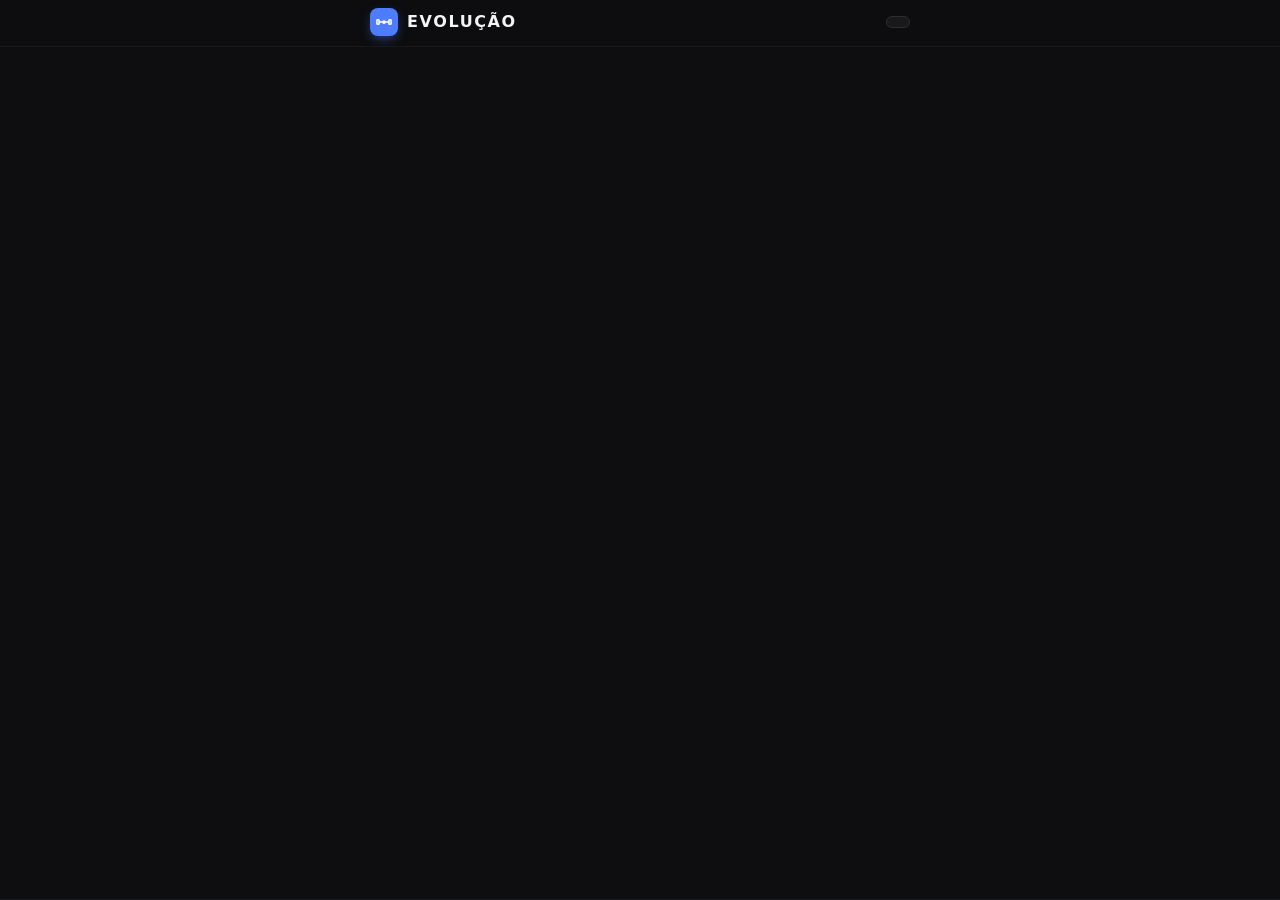
==== evolucao-android/app/src/main/assets/apps/evolucao/index.html @ 0db26e52 "Initial commit" ====
<!DOCTYPE html>
<html lang="pt-BR">
<head>
<meta charset="UTF-8">
<meta name="viewport" content="width=device-width, initial-scale=1, maximum-scale=1, user-scalable=no, viewport-fit=cover">
<meta name="theme-color" content="#0a0d13">
<meta name="apple-mobile-web-app-capable" content="yes">
<meta name="mobile-web-app-capable" content="yes">
<meta name="apple-mobile-web-app-status-bar-style" content="black-translucent">
<meta name="apple-mobile-web-app-title" content="Evolução">
<link rel="manifest" href="manifest.webmanifest">
<link rel="icon" href="icon-192.png">
<link rel="apple-touch-icon" href="icon-192.png">
<title>Evolução — Treino</title>
<style>
  :root{
    --bg:#0e0e10; --card:#19191c; --card2:#222226; --line:#2c2c31;
    --txt:#f3f4f6; --mut:#9a9aa3; --acc:#4d7cff; --acc2:#2b5de8;
    --coral:#ff6b3d; --blue:#60a5fa; --danger:#ff6b6b; --gold:#ffc94d;
    --nav-h:64px; --safe-b:env(safe-area-inset-bottom,0px);
  }
  *{box-sizing:border-box; -webkit-tap-highlight-color:transparent;}
  html{overflow-x:hidden;}
  body{overscroll-behavior-y:none; overflow-x:clip; width:100%;}
  body{
    margin:0; color:var(--txt);
    font-family:'Archivo','Segoe UI',system-ui,-apple-system,Roboto,sans-serif;
    font-size:15px; line-height:1.4;
    background:#0e0e10;
    padding-bottom:calc(var(--nav-h) + var(--safe-b) + 22px);
    -webkit-font-smoothing:antialiased;
  }
  .wrap{max-width:540px; margin:0 auto; padding:14px 15px 4px;}
  button{border:0; cursor:pointer; font-family:inherit; transition:transform .08s ease;}
  button:active{transform:scale(.96);}
  input,select,textarea{font-family:inherit; max-width:100%;}
  input[type=number]{-moz-appearance:textfield;}
  input[type=number]::-webkit-outer-spin-button,
  input[type=number]::-webkit-inner-spin-button{-webkit-appearance:none; margin:0;}

  header{
    position:sticky; top:0; z-index:20;
    padding:calc(env(safe-area-inset-top,0px) + 8px) 15px 10px;
    background:rgba(14,14,16,.88); backdrop-filter:blur(14px); -webkit-backdrop-filter:blur(14px);
    border-bottom:1px solid rgba(255,255,255,.05);
  }
  .wk{font-size:10.5px; color:var(--mut); text-transform:uppercase; letter-spacing:.8px; font-weight:800; background:transparent; border:1px solid var(--line);
    padding:5px 11px; border-radius:999px;}
  .wk b{color:var(--acc);}
  header .hin{max-width:540px; margin:0 auto; display:flex; align-items:center; justify-content:space-between;}
  .brand{display:flex; align-items:center; gap:9px; font-weight:900; font-size:16px; letter-spacing:1.6px; text-transform:uppercase;}
  .logo{width:28px; height:28px; border-radius:8px; background:var(--acc);
    display:flex; align-items:center; justify-content:center; box-shadow:0 4px 12px -3px rgba(77,124,255,.6);}
  .logo svg{width:18px; height:18px; stroke:#fff; stroke-width:2; fill:none; stroke-linecap:round; stroke-linejoin:round;}
  .wk{font-size:12px; color:var(--mut); background:var(--card); border:1px solid var(--line);
    padding:5px 11px; border-radius:999px; font-weight:600;}
  .wk b{color:var(--acc);}

  h1{font-size:24px; margin:4px 0 2px; letter-spacing:.2px; text-transform:uppercase; font-weight:900;}
  .sub{color:var(--mut); font-size:11.5px; margin-bottom:14px; text-transform:uppercase; letter-spacing:.8px; font-weight:700;}
  h2{font-size:11px; margin:22px 4px 9px; color:var(--mut); text-transform:uppercase; letter-spacing:1.1px; font-weight:800;}

  .card{background:var(--card); border:1px solid var(--line); border-radius:18px; padding:14px;
    margin-bottom:11px; box-shadow:0 10px 26px -18px rgba(0,0,0,.7);}
  .row{display:flex; gap:9px; align-items:center; flex-wrap:wrap;}
  .grow{flex:1; min-width:0;}

  .daysel{display:flex; gap:8px; margin-bottom:13px;}
  .dayopt{flex:1; min-width:0; padding:11px 4px; border-radius:12px; background:var(--card); border:1px solid var(--line);
    text-align:center; cursor:pointer; transition:transform .08s, border-color .15s;}
  .dayopt:active{transform:scale(.97);}
  .dayopt .l{font-weight:900; font-size:19px; line-height:1; text-transform:uppercase;}
  .dayopt .n{font-size:9.5px; color:var(--mut); margin-top:4px; line-height:1.25; text-transform:uppercase; letter-spacing:.4px; font-weight:700;}
  .dayopt.sel{background:#fff;
    border-color:#fff; box-shadow:0 6px 18px -10px rgba(255,255,255,.4);}
  .dayopt.sel .l{color:#0e0e10;}
  .dayopt.sel .n{color:#6b6b74;}

  .datebtn{background:var(--card); border:1px solid var(--line); color:var(--txt); font-size:13.5px; font-weight:700;
    padding:10px 14px; border-radius:12px;}
  .livedur{font-size:12px; font-weight:800; color:#fff; background:var(--acc);
    border:1px solid var(--acc); padding:8px 12px; border-radius:12px; letter-spacing:.5px; text-transform:uppercase;}

  .calpop{background:var(--card2); border:1px solid var(--line); border-radius:16px; padding:12px; margin-bottom:13px;}
  .calhead{display:flex; align-items:center; justify-content:space-between; font-weight:700; font-size:14px; margin-bottom:8px;}
  .calnav{width:32px; height:32px; border-radius:9px; background:var(--card); color:var(--acc); font-size:17px; font-weight:800;}
  .calwd{display:grid; grid-template-columns:repeat(7,1fr); text-align:center; font-size:10.5px; color:var(--mut); margin-bottom:4px;}
  .calgrid{display:grid; grid-template-columns:repeat(7,1fr); gap:3px;}
  .calcell{aspect-ratio:1; display:flex; align-items:center; justify-content:center; border-radius:9px; font-size:13px; font-weight:600; cursor:pointer;}
  .calcell.blank{visibility:hidden; cursor:default;}
  .calcell:not(.blank):active{background:var(--card);}
  .calcell.today{border:1.5px solid var(--acc); color:var(--acc);}
  .calcell.sel{background:var(--acc); color:#fff; font-weight:800;}

  .ex-head{display:flex; align-items:center; gap:10px; margin-bottom:9px; flex-wrap:wrap;}
  .ex-name{font-weight:800; font-size:15.5px; flex:1; min-width:0; letter-spacing:-.1px; text-transform:uppercase; letter-spacing:.2px;}
  .pillrow{display:flex; gap:7px; flex-wrap:wrap; margin-bottom:9px;}
  .rtag{font-size:10.5px; font-weight:800; color:var(--mut); background:transparent; border:1px solid var(--line);
    padding:4px 9px; border-radius:999px; white-space:nowrap; text-transform:uppercase; letter-spacing:.4px;}
  .rtag b{color:var(--txt);}
  .rtag.met{color:var(--acc); border-color:rgba(77,124,255,.45);}
  .rtag met{color:var(--coral);}
  .pr{font-size:10px; font-weight:900; color:#0e0e10; background:linear-gradient(135deg,#ffd166,var(--coral));
    padding:3px 8px; border-radius:999px; letter-spacing:.7px; white-space:nowrap; text-transform:uppercase;
    box-shadow:0 3px 10px -3px rgba(255,107,61,.6);}
  .ex-prev{color:var(--mut); font-size:12.5px; margin-bottom:10px;}
  .ex-prev b{color:var(--blue); font-weight:600;}
  .ex-prev.first{color:#7c8899;}

  .exicon{width:46px; height:46px; border-radius:11px; background:var(--card2); border:1px solid var(--line);
    display:flex; align-items:center; justify-content:center; flex:0 0 auto; overflow:hidden;}
  .exicon svg{width:24px; height:24px; stroke:var(--acc); color:var(--acc); stroke-width:1.7; fill:none;}
  .exicon.exphoto{padding:0;}
  .exicon.exphoto img{width:100%; height:100%; object-fit:cover; display:block;}

  .chips{display:flex; gap:7px; flex-wrap:wrap; margin-bottom:12px;}
  .chip{display:inline-flex; align-items:center; gap:7px; background:var(--card2);
    border:1px solid var(--line); border-radius:12px; padding:6px 8px 6px 11px; font-size:13px; font-weight:600;}
  .chip .n{color:var(--mut); font-weight:600;}
  .chip b{color:var(--acc);}
  .chip .x{width:20px; height:20px; border-radius:6px; background:rgba(255,107,107,.14); color:var(--danger);
    display:flex; align-items:center; justify-content:center; font-size:12px; font-weight:800;}
  .chip.warm{border-color:rgba(251,191,36,.5); background:rgba(251,191,36,.08);}
  .wtag{background:var(--gold); color:#5c4404; font-size:9px; font-weight:900; padding:2px 5px; border-radius:6px; letter-spacing:.4px;}

  .warmtoggle{width:100%; text-align:center; padding:9px; border-radius:11px; background:var(--card2);
    border:1px dashed var(--line); color:var(--mut); font-size:12.5px; font-weight:700; margin-bottom:10px;}
  .warmtoggle.on{background:rgba(255,201,77,.12); border-color:var(--gold); color:var(--gold); border-style:solid; text-transform:uppercase; letter-spacing:.5px;}

  .addgrid{display:grid; grid-template-columns:1fr 1fr; gap:9px; margin-bottom:11px;}
  .addgrid>div{min-width:0;}
  .flabel{font-size:11px; color:var(--mut); font-weight:700; letter-spacing:.3px; margin:0 0 6px 2px; display:block; overflow:hidden; text-overflow:ellipsis; white-space:nowrap;}
  .step{display:flex; align-items:stretch; min-width:0; background:var(--card2); border:1px solid var(--line);
    border-radius:14px; overflow:hidden;}
  .step button{flex:0 0 auto; width:44px; background:transparent; color:var(--acc); font-size:23px; font-weight:400; line-height:1;}
  .step button:active{background:rgba(77,124,255,.14);}
  .step input{flex:1; min-width:0; border:0; background:transparent; color:var(--txt);
    text-align:center; font-size:19px; font-weight:800; padding:12px 0; outline:none;}

  .partialrow{display:flex; align-items:center; justify-content:space-between; margin-bottom:11px; gap:8px;}
  .ministep{display:flex; align-items:center; gap:10px; background:var(--card2); border:1px solid var(--line); border-radius:11px; padding:4px 6px; flex:0 0 auto;}
  .ministep button{width:26px; height:26px; border-radius:7px; background:transparent; color:var(--acc); font-size:16px;}
  .ministep span{min-width:16px; text-align:center; font-weight:800; font-size:13px;}

  .cta{width:100%; padding:14px; border-radius:12px; font-size:15px; font-weight:800; letter-spacing:.4px; text-transform:uppercase;
    background:#fff; color:#0e0e10;
    box-shadow:0 8px 20px -8px rgba(255,255,255,.35);}
  .cta.sm{padding:12px; font-size:14px;}
  .cta.warmcta{background:linear-gradient(135deg,var(--gold),#f59e0b); color:#3a2c05; box-shadow:0 8px 20px -8px rgba(251,191,36,.5);}

  .save-wrap{margin-top:4px;}
  .hint{font-size:12px; color:var(--mut); margin-top:12px; line-height:1.55; text-align:center;}

  .seg{display:flex; background:var(--card2); border:1px solid var(--line); border-radius:11px; padding:4px; gap:4px;}
  .seg button{flex:1; padding:9px 6px; font-size:11px; font-weight:800; background:transparent;
    color:var(--mut); border-radius:9px; text-transform:uppercase; letter-spacing:.5px;}
  .seg button.on{background:#fff; color:#0e0e10; box-shadow:0 2px 8px -3px rgba(0,0,0,.5);}

  select{width:100%; background:var(--card2); border:1px solid var(--line); color:var(--txt);
    border-radius:13px; padding:12px; font-size:16px; font-weight:600;}

  .stat{display:flex; gap:9px; margin-top:12px;}
  .stat>div{flex:1; background:var(--card2); border:1px solid var(--line); border-radius:13px; padding:11px 8px; text-align:center;}
  .stat .v{font-size:17px; font-weight:800; letter-spacing:-.3px;}
  .stat .l{font-size:10.5px; color:var(--mut); margin-top:3px; text-transform:uppercase; letter-spacing:.4px;}
  .pos{color:var(--acc);} .neg{color:var(--danger);}

  .sess{border-bottom:1px solid var(--line); padding:13px 2px; cursor:pointer;}
  .sess:last-child{border-bottom:0;}
  .sess-top{display:flex; align-items:center; gap:9px;}
  .badge{width:34px; height:34px; border-radius:10px; background:var(--acc); border:1px solid var(--acc);
    display:flex; align-items:center; justify-content:center; font-weight:900; font-size:15px; color:#fff;}
  .sess .meta{font-size:12px; color:var(--mut);}
  .sess .det{max-height:0; overflow:hidden; transition:max-height .28s ease; font-size:13px; color:var(--mut);}
  .sess.open .det{max-height:600px; margin-top:10px;}
  .det .line{padding:4px 0;}
  .det .line b{color:var(--txt); font-weight:600;}
  .del{width:30px; height:30px; border-radius:9px; background:rgba(255,107,107,.12); color:var(--danger);
    display:flex; align-items:center; justify-content:center; font-size:13px; font-weight:800; flex:0 0 auto;}

  .exrow2{padding:11px 2px; border-bottom:1px solid var(--line);}
  .exrow2:last-of-type{border-bottom:0;}
  .exrow-top{display:flex; align-items:center; gap:9px; margin-bottom:8px;}
  .exrow-top .name{flex:1; min-width:0; word-break:break-word; cursor:pointer; font-size:14.5px;}
  .exrow-bottom{display:flex; align-items:center; gap:6px; flex-wrap:wrap; padding-left:43px;}
  .rpill{background:var(--card2); border:1px solid var(--line); color:var(--txt); font-weight:800; font-size:12px;
    padding:7px 9px; border-radius:10px; white-space:nowrap; flex:0 0 auto;}
  .rpill b{color:var(--acc);}
  .ic{width:32px; height:32px; border-radius:9px; background:var(--card2); border:1px solid var(--line);
    color:var(--mut); font-size:14px; display:flex; align-items:center; justify-content:center; flex:0 0 auto;}
  .ic.dg{color:var(--danger); background:rgba(255,107,107,.12);}
  input.txt{width:100%; background:var(--card2); border:1px solid var(--line); color:var(--txt);
    border-radius:12px; padding:11px 12px; font-size:16px;}
  .ta{width:100%; background:var(--card2); border:1px solid var(--line); color:var(--txt);
    border-radius:10px; padding:9px; font-size:11.5px; font-family:ui-monospace,Consolas,monospace; resize:vertical;}
  .toggle{width:48px; height:28px; border-radius:999px; background:var(--card2); border:1px solid var(--line);
    position:relative; flex:0 0 auto; transition:background .2s; cursor:pointer;}
  .toggle .knob{position:absolute; top:2px; left:2px; width:22px; height:22px; border-radius:50%;
    background:var(--mut); transition:left .2s, background .2s;}
  .toggle.on{background:rgba(77,124,255,.28); border-color:var(--acc);}
  .toggle.on .knob{left:22px; background:var(--acc);}
  .setrow{display:flex; align-items:center; gap:10px; padding:11px 2px; border-bottom:1px solid var(--line);}
  .setrow:last-child{border-bottom:0;}
  .setrow .lbl{flex:1;}
  .setrow .lbl small{display:block; color:var(--mut); font-size:11.5px; margin-top:2px; line-height:1.4;}
  .databtns{display:flex; gap:8px; flex-wrap:wrap;}
  .databtns button{flex:1; min-width:120px; padding:12px; border-radius:12px; font-size:13.5px; font-weight:700;
    background:var(--card2); border:1px solid var(--line); color:var(--txt);}
  .databtns button.dg{color:var(--danger);}

  .empty{text-align:center; padding:34px 16px; color:var(--mut);}
  .empty .big{font-size:34px; margin-bottom:8px;}
  .empty .t{font-weight:700; color:var(--txt); margin-bottom:4px;}
  .empty .s{font-size:13px;}

  svg{display:block; width:100%; height:auto;}

  nav{position:fixed; left:0; right:0; bottom:0; z-index:20; display:flex;
    padding-bottom:var(--safe-b);
    background:rgba(12,16,23,.82); backdrop-filter:blur(16px); -webkit-backdrop-filter:blur(16px);
    border-top:1px solid rgba(255,255,255,.06);}
  nav button{flex:1; position:relative; background:none; padding:9px 0 11px; color:var(--mut);
    font-size:10px; font-weight:800; display:flex; flex-direction:column; align-items:center; gap:4px; min-height:var(--nav-h); text-transform:uppercase; letter-spacing:.5px;}
  nav .ico{line-height:1;}
  nav .ico svg{width:22px; height:22px; stroke:currentColor; stroke-width:2; fill:none; stroke-linecap:round; stroke-linejoin:round;}
  nav button.on{color:#fff;}
  nav button.on::before{content:''; position:absolute; top:0; width:26px; height:3px; border-radius:0 0 5px 5px;
    background:var(--acc);}

  .rest{position:fixed; left:50%; transform:translateX(-50%);
    bottom:calc(var(--nav-h) + var(--safe-b) + 12px); z-index:30;
    display:flex; align-items:center; gap:4px; background:rgba(21,27,36,.96);
    border:1px solid var(--line); border-radius:16px; padding:6px; box-shadow:0 12px 34px -12px rgba(0,0,0,.8);
    backdrop-filter:blur(12px);}
  .rest.hidden{display:none;}
  .rest.paused{opacity:.72;}
  .rest.done{border-color:var(--acc); box-shadow:0 0 0 1px var(--acc),0 12px 34px -10px rgba(77,124,255,.5);}
  .rest .rstep{width:44px; height:44px; border-radius:11px; background:var(--card2); color:var(--acc);
    font-size:12px; font-weight:900;}
  .rest .rstep:active{background:rgba(77,124,255,.16);}
  .rest .mid{min-width:96px; text-align:center; padding:2px 6px; cursor:pointer;}
  .rest .rtime{font-size:19px; font-weight:800; letter-spacing:.5px; font-variant-numeric:tabular-nums;}
  .rest.done .rtime{color:var(--acc);}
  .rest .rlbl{font-size:9.5px; color:var(--mut); text-transform:uppercase; letter-spacing:.6px; margin-top:1px;}
  .rest .rx{width:36px; height:44px; border-radius:11px; background:transparent; color:var(--mut); font-size:15px; font-weight:800;}

  .progchip{display:inline-flex; align-items:center; gap:5px; border-radius:999px; padding:5px 9px; font-size:11px; font-weight:800; cursor:help;}
  .progchip.up{color:#fff; background:var(--acc);}
  .progchip.keep{color:var(--blue); background:rgba(96,165,250,.16); border:1px solid rgba(96,165,250,.45);}
  .progchip.stall,.progchip.low{color:#5c4404; background:var(--gold);}
  .progchip.down{color:#fff1f2; background:#d93025;}
  .progchip.initial{color:var(--txt); background:var(--card2); border:1px solid var(--line);}
  .metaBtn{width:100%; padding:9px; border-radius:11px; background:rgba(77,124,255,.12); border:1px solid rgba(77,124,255,.38);
    color:var(--acc); font-size:12px; font-weight:800; margin-bottom:10px; text-transform:uppercase; letter-spacing:.5px;}
  .wutoggle{border:0; border-radius:6px; padding:2px 5px; background:rgba(138,149,166,.18); color:var(--txt); font-size:11px; font-weight:800;}
  .chip.warm .wutoggle{background:var(--gold); color:#5c4404;}
  .summaryline{display:flex; align-items:flex-start; gap:8px; padding:7px 0; border-bottom:1px solid var(--line); font-size:13px;}
  .summaryline:last-child{border-bottom:0;}
  .summaryline b{color:var(--txt);}
  .summarybadge{font-size:10px; font-weight:900; border-radius:999px; padding:3px 7px; white-space:nowrap;}
  .summarybadge.stall,.summarybadge.low{background:var(--gold); color:#5c4404;}
  .summarybadge.ok{background:rgba(77,124,255,.16); color:#8fb0ff;}

  #toast{position:fixed; left:50%; transform:translateX(-50%);
    bottom:calc(var(--nav-h) + var(--safe-b) + 74px); z-index:40;
    background:#fff; color:#0e0e10; font-weight:800;
    padding:11px 20px; border-radius:999px; font-size:13px; opacity:0; transition:opacity .25s;
    pointer-events:none; white-space:nowrap; box-shadow:0 10px 26px -8px rgba(255,255,255,.3); max-width:90vw;
    text-transform:uppercase; letter-spacing:.4px;}
  #toast.show{opacity:1;}

  /* ---------- diálogo customizado (substitui prompt/confirm) ---------- */
  .dlg-back{position:fixed; inset:0; z-index:50; background:rgba(2,4,8,.64); backdrop-filter:blur(6px); -webkit-backdrop-filter:blur(6px);
    display:flex; align-items:flex-end; justify-content:center; opacity:0; pointer-events:none; transition:opacity .18s;}
  .dlg-back.show{opacity:1; pointer-events:auto;}
  .dlg{width:100%; max-width:540px; max-height:78vh; overflow-y:auto; margin:0 12px calc(var(--safe-b) + 12px);
    background:var(--card); border:1px solid var(--line); border-radius:22px; padding:18px;
    transform:translateY(24px); transition:transform .22s cubic-bezier(.2,.9,.3,1);
    box-shadow:0 24px 60px -20px rgba(0,0,0,.85);}
  .dlg-back.show .dlg{transform:translateY(0);}
  .dlg h3{font-size:16px; margin:0 0 4px; letter-spacing:-.2px;}
  .dlg .dsub{color:var(--mut); font-size:12.5px; margin-bottom:13px; line-height:1.5;}
  .dlg input.txt{margin-bottom:12px;}
  .dlg .drow{display:flex; gap:9px;}
  .dlg button{flex:1; padding:13px; border-radius:13px; font-size:14.5px; font-weight:800;}
  .dlg .dg{background:rgba(255,107,107,.12); color:var(--danger); border:1px solid rgba(255,107,107,.3);}
  .dlg .ok{background:#fff; color:#0e0e10; box-shadow:0 8px 20px -8px rgba(255,255,255,.35);}
  .dlg .ghost{background:var(--card2); color:var(--txt); border:1px solid var(--line);}
  .dlg .seg{margin-bottom:12px; overflow-x:auto;}
  .dlg .seg button{min-width:74px; white-space:nowrap;}

  /* ---------- celebração (recorde / meta) ---------- */
  @keyframes prPulse{0%{transform:scale(.6);opacity:0}60%{transform:scale(1.06);opacity:1}100%{transform:scale(1);opacity:1}}
  .pr.pulse{animation:prPulse .5s ease both;}
  @keyframes confettiFall{0%{transform:translateY(-10px) rotate(0);opacity:1}100%{transform:translateY(110px) rotate(360deg);opacity:0}}
  #confetti{position:fixed; left:0; right:0; top:0; height:150px; z-index:45; pointer-events:none; display:none; overflow:hidden;}
  #confetti.on{display:block;}
  #confetti i{position:absolute; top:0; width:7px; height:12px; border-radius:2px; animation:confettiFall 1.6s ease-out forwards;}

  /* ---------- empty state com ilustração ---------- */
  .empty svg{width:88px; height:88px; margin:0 auto 10px; stroke:var(--mut); stroke-width:1.4; fill:none; stroke-linecap:round; stroke-linejoin:round;}

  /* ---------- treino estilo MacroFactor ---------- */
.mf-work{padding-bottom:280px;}
  .mf-carousel{display:flex; gap:9px; overflow-x:auto; padding:2px 2px 13px; margin:0 -15px 2px; padding-left:15px; scroll-snap-type:x mandatory; -webkit-overflow-scrolling:touch;}
  .mf-item{flex:0 0 auto; width:84px; cursor:pointer; position:relative; scroll-snap-align:center;}
  .mf-photo{width:84px; height:84px; border-radius:16px; background:var(--card2); border:2px solid var(--line); overflow:hidden; display:flex; align-items:center; justify-content:center;}
  .mf-photo .exicon{width:84px; height:84px; border-radius:14px; border:0; background:transparent;}
  .mf-photo img{width:100%; height:100%; object-fit:cover; display:block;}
  .mf-cap{font-size:10px; font-weight:800; color:var(--mut); margin-top:5px; text-align:center; line-height:1.2; text-transform:uppercase; letter-spacing:.3px; white-space:nowrap; overflow:hidden; text-overflow:ellipsis;}
  .mf-item.on .mf-photo{border-color:var(--acc); box-shadow:0 0 0 2.5px rgba(77,124,255,.25);}
  .mf-item.on .mf-cap{color:var(--txt);}
  .mf-item.met .mf-cap{color:#4ade80;}
  .mf-item.add{border-color:transparent;}
  .mf-item.add .mf-photo{border-color:var(--line); background:transparent;}
  .mf-bar{position:absolute; top:76px; left:8px; right:8px; height:4px; border-radius:999px; background:var(--acc);}

  .mf-exhead{display:flex; align-items:center; gap:11px; margin:10px 0 10px;}
  .mf-exl{display:flex; align-items:center; gap:11px; flex:1; min-width:0; cursor:pointer;}
  .mf-ext{width:50px; height:50px; border-radius:13px; background:var(--card2); border:1px solid var(--line); overflow:hidden; flex:0 0 auto; display:flex; align-items:center; justify-content:center;}
  .mf-ext .exicon{width:50px; height:50px; border-radius:12px; border:0; background:transparent;}
  .mf-ext img{width:100%; height:100%; object-fit:cover; display:block;}
  .mf-exas{min-width:0;}
  .mf-extit{font-size:16.5px; font-weight:900; letter-spacing:.2px; text-transform:uppercase; overflow:hidden; text-overflow:ellipsis; white-space:nowrap;}
  .mf-exsub{font-size:11.5px; color:var(--mut); margin-top:2px; font-weight:600;}
  .mf-acts{display:flex; gap:7px; flex:0 0 auto; flex-wrap:wrap;}
  .mf-act{display:flex; align-items:center; gap:6px; padding:9px 11px; border-radius:13px; background:var(--card2); border:1px solid var(--line); color:var(--txt); font-size:11.5px; font-weight:800; text-transform:uppercase; letter-spacing:.3px;}
  .mf-act svg{width:15px; height:15px; flex:0 0 auto;}
  .mf-act.warm{background:rgba(255,201,77,.14); border-color:var(--gold); color:var(--gold);}
  .mf-metarow{display:flex; gap:9px; flex-wrap:wrap; margin-bottom:13px; align-items:center;}
  .mf-metachip{font-size:11px; font-weight:800; border-radius:999px; padding:6px 11px;}
  .mf-metachip.up{color:#fff; background:var(--acc);}
  .mf-metachip.keep{color:var(--blue); background:rgba(96,165,250,.16); border:1px solid rgba(96,165,250,.45);}
  .mf-metachip.stall,.mf-metachip.low{color:#5c4404; background:var(--gold);}
  .mf-metachip.down{color:#fff1f2; background:#d93025;}
  .mf-metachip.initial{color:var(--txt); background:var(--card2); border:1px solid var(--line);}
  .mf-metaauto{font-size:11.5px; font-weight:800; color:var(--blue); background:rgba(96,165,250,.12); border:1px solid rgba(96,165,250,.35); border-radius:999px; padding:6px 11px;}

  .mf-table{background:var(--card); border:1px solid var(--line); border-radius:18px; overflow:hidden; margin-bottom:11px;}
  .mf-th{display:grid; grid-template-columns:40px 1fr 64px 60px 46px 34px; gap:4px; padding:9px 12px; font-size:9.5px; color:var(--mut); text-transform:uppercase; letter-spacing:.6px; font-weight:800; border-bottom:1px solid var(--line);}
  .mf-setrow{display:grid; grid-template-columns:40px 1fr 64px 60px 46px 34px; gap:4px; padding:10px 12px; align-items:center; border-bottom:1px solid var(--line); font-size:13px;}
  .mf-setrow:last-child{border-bottom:0;}
  .mf-setrow.wu{background:rgba(251,191,36,.06);}
  .mf-setrow.empty{display:flex; padding:14px; font-size:12.5px;}
  .mf-idx{font-weight:900; font-size:13px; color:var(--mut); text-align:center;}
  .mf-setrow.wu .mf-idx{color:var(--gold);}
  .mf-auto{color:var(--mut); font-size:10.5px; font-weight:700; line-height:1.35;}
  .mf-val{font-weight:800; font-variant-numeric:tabular-nums;}
  .mf-cell{display:flex; align-items:center; justify-content:center; min-height:34px; border-radius:10px; background:var(--card2); border:1px dashed rgba(255,255,255,.14); color:var(--txt); cursor:pointer; font-weight:700; font-variant-numeric:tabular-nums; font-size:13px; transition:border-color .15s, background .15s; user-select:none; -webkit-tap-highlight-color:rgba(77,124,255,.18);}
  body.workout-active .mf-cell{border-style:solid;}
  .mf-cell:active{background:rgba(255,255,255,.06);}
  .mf-cell.on{border:1.5px solid var(--acc); border-style:solid; background:rgba(77,124,255,.16);}
  .mf-rir{font-size:11.5px; font-weight:900; border-radius:8px; padding:3px 0; text-align:center; background:var(--card2); color:var(--mut);}
  .mf-chk{width:26px; height:26px; border-radius:7px; border:2px solid #c7c7cc; background:#fff; color:transparent; font-size:14px; font-weight:900; display:flex; align-items:center; justify-content:center; cursor:pointer;}
  .mf-chk.done{background:#000; border-color:#000; color:#fff;}
  .mf-rm{width:24px; height:24px; background:transparent; border:0; color:#aeaeb2; font-size:13px; cursor:pointer;}
  .mf-rm{width:26px; height:26px; border-radius:8px; background:rgba(255,107,107,.14); color:var(--danger); display:flex; align-items:center; justify-content:center; font-size:12px; font-weight:800; margin-left:auto;}

  .mf-qrow{display:grid; grid-template-columns:1fr 1fr; gap:9px; margin-bottom:12px;}
  .mf-q{padding:12px; border-radius:13px; font-size:12.5px; font-weight:800; background:var(--card2); border:1px solid var(--line); color:var(--txt); text-transform:uppercase; letter-spacing:.4px; text-align:center;}
  .mf-q.warmq{background:rgba(255,201,77,.14); border-color:var(--gold); color:var(--gold);}
  .mf-q.ghost{color:var(--mut);}

  .mf-kbd{position:fixed; left:0; right:0; bottom:calc(var(--nav-h) + var(--safe-b)); z-index:25;
    background:rgba(12,16,23,.97); backdrop-filter:blur(18px); -webkit-backdrop-filter:blur(18px);
    border-top:1px solid rgba(255,255,255,.08); padding:9px 12px calc(9px + var(--safe-b));}
  .mf-kbd.mf-kbdin{animation:mfKbdIn .22s ease-out;}
  @keyframes mfKbdIn{from{transform:translateY(100%)}to{transform:translateY(0)}}
  .mf-khead{display:flex; align-items:center; justify-content:space-between; margin-bottom:8px; font-size:11px; color:var(--mut); text-transform:uppercase; letter-spacing:.6px; font-weight:800;}
  .mf-kclose{background:transparent; border:0; color:var(--mut); font-size:15px; cursor:pointer; padding:2px 8px; line-height:1.3; min-width:24px; text-align:center;}
  .mf-kfield{display:flex; gap:7px; margin-bottom:8px;}
  .mf-kmod{flex:1; background:var(--card); border:1px solid var(--line); border-radius:12px; padding:8px 4px; text-align:center; cursor:pointer; color:var(--mut); font-size:10.5px; font-weight:800; text-transform:uppercase; letter-spacing:.3px; display:flex; flex-direction:column; gap:1px;}
  .mf-kmod.on{border-color:var(--acc); color:#fff; background:rgba(77,124,255,.16);}
  .mf-kmodv{font-size:15px; font-weight:900; font-variant-numeric:tabular-nums; letter-spacing:0; color:var(--txt);}
  .mf-krir{flex:0 0 auto; padding:8px 14px; border-radius:12px; background:var(--gold); color:#3a2c05; border:1px solid var(--gold); font-size:11px; font-weight:900; text-transform:uppercase; letter-spacing:.4px;}
  .mf-kgrid{display:grid; grid-template-columns:repeat(4,1fr); gap:7px;}
  .mf-key{padding:12px 0; border-radius:13px; background:var(--card); border:1px solid var(--line); color:var(--txt); font-size:19px; font-weight:800; font-variant-numeric:tabular-nums;}
  .mf-key.fn{color:var(--acc); background:var(--card2); font-size:15px;}
  .mf-key.ok{background:var(--acc); color:#fff; border-color:var(--acc); font-size:16px;}

  .mf-finish{margin-top:40px;}

  /* ---------- página de detalhes do exercício ---------- */
  .mf-detail{padding-bottom:30px;}
  .mf-detailhead{display:flex; align-items:center; margin-bottom:12px;}
  .mf-back{background:var(--card2); border:1px solid var(--line); color:var(--txt); border-radius:12px; padding:9px 14px; font-size:13px; font-weight:800;}
  .mf-dexh{display:flex; align-items:center; gap:12px; margin-bottom:12px;}
  .mf-dsess{padding:11px 0; border-bottom:1px solid var(--line);}
  .mf-dsess:last-child{border-bottom:0;}
  .mf-dsdate{font-size:12px; color:var(--mut); margin-bottom:7px; font-weight:700;}
  .mf-dsdate b{color:var(--txt);}
  .mf-dssets{display:flex; gap:7px; flex-wrap:wrap;}
  /* A folha clara só é aplicada durante o registro de treino. */
  body.workout-active{--bg:#f6f7f9;--card:#fff;--card2:#eceef1;--line:#d9dde3;--txt:#17191d;--mut:#6f747d;--acc:#315ff4;--blue:#315ff4;background:#f6f7f9;color:#17191d;}
  body.workout-active header{background:rgba(255,255,255,.94);border-color:#d9dde3;}
  body.workout-active nav{background:rgba(255,255,255,.96);border-color:#d9dde3;}
  body.workout-active nav button.on{color:#315ff4;}
  body.workout-active .logo{box-shadow:none;background:#315ff4;}
  body.workout-active .wrap{padding-top:10px;}
  .mf-session{display:flex;align-items:flex-end;justify-content:space-between;padding:3px 1px 9px;}
  .mf-eyebrow{display:block;color:var(--mut);font-size:10px;font-weight:800;letter-spacing:.8px;text-transform:uppercase;}
  .mf-session strong{font-size:15px;letter-spacing:-.2px;}
  .mf-sessioncount{font-size:24px;font-weight:900;line-height:1;font-variant-numeric:tabular-nums;letter-spacing:-1px;}
  .mf-sessioncount small{font-size:10px;color:var(--mut);letter-spacing:0;font-weight:800;}
  .mf-sessiontools{display:flex;gap:7px;margin:0 0 12px;}
  .mf-days{display:flex;border:1px solid var(--line);border-radius:10px;padding:2px;background:#fff;}
  .mf-day,.mf-tool{min-height:34px;border-radius:8px;padding:0 10px;background:transparent;color:var(--mut);font-size:11px;font-weight:800;letter-spacing:.2px;}
  .mf-day{min-width:32px;padding:0;}
  .mf-day.on{background:#315ff4;color:#fff;}
  .mf-tool{border:1px solid var(--line);background:#fff;color:var(--txt);}
  body.workout-active .mf-work{padding-bottom:300px;}
  body.workout-active .mf-carousel{gap:8px;margin-left:-15px;margin-right:-15px;padding-bottom:15px;}
  body.workout-active .mf-item{width:61px;}
  body.workout-active .mf-photo{width:61px;height:61px;border-radius:11px;border-width:1px;background:#eceef1;}
  body.workout-active .mf-photo .exicon{width:61px;height:61px;border-radius:10px;}
  body.workout-active .mf-cap{font-size:9px;text-transform:none;letter-spacing:0;margin-top:4px;}
  body.workout-active .mf-item.on .mf-photo{border-color:#315ff4;box-shadow:none;}
  body.workout-active .mf-item.met .mf-cap{color:#18864b;}
  body.workout-active .mf-bar{top:69px;left:5px;right:5px;height:2px;background:#315ff4;}
  body.workout-active .mf-exhead{margin:5px 0 7px;align-items:flex-start;}
  body.workout-active .mf-ext{display:none;}
  .mf-series{font-size:10px;color:var(--mut);font-weight:800;letter-spacing:.7px;text-transform:uppercase;margin-bottom:2px;}
  body.workout-active .mf-series{font-size:12px;color:#8e8e93;font-weight:400;letter-spacing:0;text-transform:none;margin-bottom:1px;}
  body.workout-active .mf-extit{font-size:22px;line-height:1.08;text-transform:none;letter-spacing:-.7px;white-space:normal;overflow:visible;text-overflow:clip;display:-webkit-box;-webkit-line-clamp:2;-webkit-box-orient:vertical;}
  body.workout-active .mf-exsub{font-size:11px;margin-top:4px;}
  body.workout-active .mf-acts{display:flex;flex-wrap:nowrap;gap:6px;margin:0 0 12px;max-width:none;width:100%;overflow-x:auto;-webkit-overflow-scrolling:touch;}
  body.workout-active .mf-act{min-height:32px;justify-content:center;padding:7px 11px;border-radius:16px;background:#fff;border:1px solid #e5e5ea;font-size:11px;letter-spacing:0;color:#3c3c43;white-space:nowrap;flex:1;}
  body.workout-active .mf-act svg{width:13px;height:13px;display:inline-block;vertical-align:-1px;margin-right:3px;}
  body.workout-active .mf-act.warm{border-color:#f97a53;color:#f97a53;background:rgba(249,122,83,.07);}
  body.workout-active .mf-metarow{margin-bottom:12px;}
  body.workout-active .mf-metachip,body.workout-active .mf-metaauto{border-radius:10px;padding:6px 10px;font-size:11px;font-weight:600;}
  /* (substituído pelo bloco MF abaixo) */
  body.workout-active .mf-table{border-radius:0;border:0;}
  body.workout-active .mf-auto{font-size:12px;}
  body.workout-active .mf-qrow{gap:7px;}
  body.workout-active .mf-q{padding:10px 6px;border-radius:16px;background:#fff;border:1px solid #e5e5ea;color:#3c3c43;font-size:11px;text-transform:none;letter-spacing:0;}
  body.workout-active .mf-finish{margin-top:25px;}
  body.workout-active .mf-finish .cta{background:#000!important;color:#fff!important;box-shadow:none;border-radius:16px;border-color:#000;}
  /* (substituído pelo bloco MF abaixo) */
  body.workout-active .mf-key{min-height:48px;}
  body.workout-active .mf-setupbanner{display:flex;align-items:center;gap:8px;margin-bottom:8px;padding:8px 10px;border-radius:11px;box-shadow:none;}
  body.workout-active .mf-setupcopy{display:none;}
  body.workout-active .mf-setupbanner .row{flex:1;flex-wrap:nowrap;gap:6px;}
  body.workout-active .mf-setupbanner .cta{min-height:32px;padding:7px 9px;border-radius:8px;font-size:10px;letter-spacing:.1px;box-shadow:none;white-space:nowrap;}

  /* ---------- dashboard ---------- */
  .mf-dashboard-head{display:flex;align-items:flex-end;justify-content:space-between;gap:10px;margin:4px 0 15px;}
  .mf-dashboard-head h1{font-size:32px;letter-spacing:-1px;margin:1px 0 2px;}
  .mf-dashboard-mark{width:46px;height:46px;border-radius:50%;background:var(--coral);color:#fff;display:flex;align-items:center;justify-content:center;font-size:18px;font-weight:900;box-shadow:0 8px 20px -10px var(--coral);}
  .mf-dash-rings{display:flex;align-items:center;gap:12px;background:var(--card);border:1px solid var(--line);border-radius:18px;padding:15px;margin-bottom:18px;}
  .mf-dash-ring{width:82px;height:82px;border-radius:50%;background:conic-gradient(var(--ring) var(--pct),var(--card2) 0);display:flex;align-items:center;justify-content:center;flex:0 0 auto;}
  .mf-dash-ring>div{width:66px;height:66px;border-radius:50%;background:var(--card);display:flex;flex-direction:column;align-items:center;justify-content:center;text-align:center;}
  .mf-dash-ring b{font-size:17px;line-height:1;}
  .mf-dash-ring small,.mf-dash-stat small{display:block;color:var(--mut);font-size:9px;margin-top:4px;}
  .mf-dash-stat{flex:1;min-width:0;}
  .mf-dash-stat b{font-size:20px;font-variant-numeric:tabular-nums;}
  .mf-dash-section{margin-bottom:18px;}
  .mf-dash-section-head{display:flex;align-items:baseline;justify-content:space-between;margin:0 4px 9px;}
  .mf-dash-section-head h2{margin:0;}
  .mf-dash-section-head span{color:var(--mut);font-size:10px;text-transform:uppercase;letter-spacing:.5px;}
  .mf-recent-records{background:var(--card);border:1px solid var(--line);border-radius:16px;padding:4px 13px;}
  .mf-recent-row{display:grid;grid-template-columns:48px minmax(58px,1fr) auto;gap:7px;align-items:center;padding:11px 0;border-bottom:1px solid var(--line);font-size:11px;}
  .mf-recent-row:last-child{border-bottom:0;}
  .mf-recent-date{color:var(--mut);font-size:10px;}
  .mf-recent-bar{height:8px;border-radius:999px;background:var(--card2);overflow:hidden;}
  .mf-recent-bar i{display:block;height:100%;border-radius:inherit;background:var(--coral);}
  .mf-recent-row b{font-size:11px;font-variant-numeric:tabular-nums;}
  .mf-recent-row small{grid-column:2/-1;color:var(--mut);font-size:9px;margin-top:-5px;}
  .mf-recent-empty{padding:18px;text-align:center;color:var(--mut);font-size:12px;}

  /* ---------- sistema visual consolidado: Evolução x MacroFactor ---------- */
  /* Design system medido do MacroFactor Workouts (tema claro iOS):
     fundo #fff; superfícies #F2F2F7/#EEEEF0; texto #000 / #8E8E93;
     separadores #EEEEF0; células chips sem borda; cantos 8-10px (células),
     16px (cards/CTA); CTA preto #000; RIR círculos 30px preenchidos. */
  body.workout-active{--mf-orange:#f97a53;--mf-ink:#000000;--mf-muted:#8e8e93;--mf-sep:#eeeeef;--mf-chip:#efeff2;--acc:var(--mf-orange);--blue:var(--mf-orange);--coral:var(--mf-orange);}
  body.workout-active nav button.on{color:var(--mf-orange);}
  body.workout-active .logo{background:var(--mf-orange);}
  body.workout-active .mf-session{padding:4px 1px 11px;align-items:center;}
  body.workout-active .mf-session strong{font-size:16px;}
  body.workout-active .mf-sessioncount{font-size:26px;}
  body.workout-active .mf-sessioncount small{font-size:9px;}
  body.workout-active .mf-day.on{background:var(--mf-ink);color:#fff;}
  body.workout-active .mf-tool:hover,.mf-tool:focus-visible{border-color:var(--mf-orange);}
  body.workout-active .mf-item.on .mf-photo{border-color:var(--mf-orange);box-shadow:0 0 0 2px rgba(249,122,83,.18);}
  body.workout-active .mf-bar{background:var(--mf-orange);}
  body.workout-active .mf-metachip.up{background:var(--mf-orange);color:#fff;}
  body.workout-active .mf-metaauto{color:var(--mf-muted);border-color:transparent;background:transparent;font-weight:700;}

  /* Tabela MF: superfície contínua branca, separadores 1px #EEEEEF, sem card. */
  body.workout-active .mf-table{border-radius:0;border:0;box-shadow:none;border-color:var(--mf-sep);border-top:1px solid var(--mf-sep);border-bottom:1px solid var(--mf-sep);background:#fff;padding-left:4px;padding-right:4px;}
  body.workout-active .mf-th,body.workout-active .mf-setrow{grid-template-columns:26px minmax(66px,1fr) minmax(56px,56px) minmax(50px,50px) 30px 30px 0;gap:2px;padding-left:6px;padding-right:8px;align-items:center;}
  body.workout-active .mf-th{padding-top:6px;padding-bottom:7px;font-size:11px;color:#8e8e93;font-weight:600;text-transform:none;letter-spacing:0;border-bottom:1px solid var(--mf-sep);background:#fff;}
  body.workout-active .mf-th span{padding-bottom:0;}
  body.workout-active .mf-setrow{padding-top:9px;padding-bottom:9px;border-bottom:1px solid var(--mf-sep);border-radius:0;background:#fff;}
  body.workout-active .mf-setrow:last-of-type{border-bottom:0;}
  body.workout-active .mf-auto{font-size:12px;color:#8e8e93;line-height:1.35;white-space:nowrap;overflow:visible;min-width:0;}
  body.workout-active .mf-auto-arrow{color:#8e8e93;font-size:11px;font-weight:700;}
  body.workout-active .mf-auto b{color:#1c1c1e;font-size:12px;font-weight:700;}
  /* Células MF: chips cinza claro sem borda; valor preto quando preenchido; editando = chip + anel preto 2px. */
  body.workout-active .mf-cell{border-style:solid;border-color:transparent;background:var(--mf-chip);box-shadow:none;border-radius:10px;font-size:15px;color:#000;font-family:ui-sans-serif,-apple-system,BlinkMacSystemFont,'Segoe UI',Roboto,sans-serif;font-weight:500;min-height:34px;}
  body.workout-active .mf-cell.on{background:var(--mf-chip);border:2px solid #000;border-radius:10px;box-shadow:none;}
  body.workout-active .mf-cell:empty,body.workout-active .mf-cell.phc{background:var(--mf-chip);color:#8e8e93;font-weight:500;}
  body.workout-active .mf-idx{width:24px;height:24px;border-radius:999px;background:#eeeeef;color:#3c3c43;font-size:12px;font-weight:600;display:flex;align-items:center;justify-content:center;}
  /* RIR no MF: não é coluna — o badge só aparece quando realizado. A coluna do alvo fica no canto da linha, círculo vazado 20px. */
  body.workout-active .mf-rir{border-radius:999px;min-height:22px;width:22px;flex:0 0 22px;font-size:10px;font-weight:700;color:#fff;padding:0;display:flex;align-items:center;justify-content:center;}
  body.workout-active .mf-rir.phr{background:transparent !important;border:1.5px solid var(--rir);color:var(--rir);font-weight:800;}
  /* Checkbox MF: quadrado cantos 6px, borda cinza, ✓ preto quando feito. */
  body.workout-active .mf-chk{width:26px;height:26px;border-radius:7px;border:2px solid #c7c7cc;background:#fff;color:transparent;font-size:14px;font-weight:900;display:flex;align-items:center;justify-content:center;}
  body.workout-active .mf-chk.done{background:#000;border-color:#000;color:#fff;}
  body.workout-active .mf-rm{width:24px;height:24px;background:transparent;color:#aeaeb2;font-size:14px;}
  body.workout-active .mf-setrow.ph{opacity:.8;}
  body.workout-active .mf-setrow.ph .mf-chk{background:#fff;}
  /* "+ Adicionar série": linha de texto simples, sem card. */
  body.workout-active .mf-add-row{opacity:1;cursor:pointer;border-bottom:0;padding-top:10px;padding-bottom:14px;border-radius:0;}
  body.workout-active .mf-add-row:active{background:transparent;}
  body.workout-active .mf-add-row .mf-idx{background:transparent;color:#8e8e93;font-size:14px;width:auto;height:auto;}

  /* RIR row MF: círculos 30px preenchidos, alinhados à esquerda, sem card. */
  .mf-rirbar{display:flex;align-items:center;justify-content:flex-start;gap:8px;padding:12px 2px;margin:0 0 10px;border:0;border-radius:0;background:transparent;box-shadow:none;}
  .mf-rirbar-title{display:none;}
  .mf-rcirc{width:30px;height:30px;flex:0 0 30px;border-radius:999px;border:0;background:var(--rir);color:#fff;font-size:12px;font-weight:700;font-variant-numeric:tabular-nums;display:flex;align-items:center;justify-content:center;transition:transform .12s,background .12s,box-shadow .12s;}
  .mf-rcirc.on{transform:scale(1.12);box-shadow:0 0 0 2.5px var(--rir);}
  .mf-rcirc[data-rirsel="?"]{background:#efeff2;color:#8e8e93;}

  /* Teclado MF claro: teclas #EEEEF0, cantos 12px; ✓ preto destaque. */
  .mf-ksw{flex:0 0 42px;font-size:18px;line-height:1;color:#1c1c1e!important;background:var(--mf-chip)!important;border-color:var(--mf-chip)!important;border-radius:10px;}
  body.workout-active .mf-krir{background:var(--mf-chip);border-color:var(--mf-chip);color:#1c1c1e;font-weight:700;border-radius:10px;}
  body.workout-active .mf-kbd{background:#fff;border-color:var(--mf-sep);border-radius:0;box-shadow:0 -6px 24px rgba(0,0,0,.06);}
  body.workout-active .mf-khead{color:#8e8e93;font-size:10.5px;}
  body.workout-active .mf-kclose{color:#8e8e93;}
  body.workout-active .mf-kfield{margin-bottom:7px;}
  body.workout-active .mf-kmod{background:var(--mf-chip);border-color:var(--mf-chip);border-radius:10px;color:#636366;}
  body.workout-active .mf-kmodv{color:#000;font-weight:700;}
  body.workout-active .mf-kmod.on{background:#ffece4;color:var(--mf-orange);border-color:var(--mf-orange);}
  body.workout-active .mf-kgrid{gap:8px;}
  body.workout-active .mf-key{border-radius:12px;background:var(--mf-chip);border:0;color:#000;font-size:20px;font-weight:500;min-height:48px;}
  body.workout-active .mf-key.fn{color:#1c1c1e;background:var(--mf-chip);font-size:13px;font-weight:700;}
  body.workout-active .mf-key.ok{background:#000;border-color:#000;color:#fff;font-weight:700;}
  body.workout-active .mf-finish .cta{background:#000!important;color:#fff!important;border-radius:16px;box-shadow:none;border-color:#000;font-weight:600;}
  .mf-cta-black{background:#000!important;color:#fff!important;border-radius:16px!important;box-shadow:none!important;text-transform:none;letter-spacing:0;border-color:#000;font-weight:600;}

  /* ---------- preview do treino ---------- */
  .mf-preview{padding-bottom:22px;}
  .mf-preview-head{display:flex;align-items:center;gap:12px;margin:4px 0 18px;}
  .mf-preview-head .mf-back{padding:8px 12px;font-size:20px;line-height:1;}
  .mf-preview-head h1{font-size:24px;text-transform:none;margin:2px 0 0;letter-spacing:-.6px;}
  .mf-preview-meta{display:flex;gap:7px;flex-wrap:wrap;margin-bottom:20px;}
  .mf-preview-meta span,.mf-chipline span{background:#eceef1;color:#50545b;border-radius:999px;padding:6px 10px;font-size:10px;font-weight:800;}
  .mf-section-title{margin:22px 0 10px;color:#17191d;font-size:16px;text-transform:none;letter-spacing:-.1px;}
  .mf-targets{display:flex;gap:8px;overflow-x:auto;padding:2px 1px 5px;margin-right:-15px;}
  .mf-target{display:flex;align-items:center;gap:8px;min-width:142px;padding:9px;border:1px solid #e0e2e6;border-radius:13px;background:#fff;}
  .mf-target-icon{width:32px;height:32px;border-radius:10px;background:#eef2ff;color:#315ff4;display:flex;align-items:center;justify-content:center;font-weight:900;}
  .mf-target b,.mf-target small{display:block;}
  .mf-target b{font-size:12px;}
  .mf-target small{color:#6f747d;font-size:10px;margin-top:2px;}
  .mf-preview-title{display:flex;align-items:center;justify-content:space-between;margin:22px 0 10px;}
  .mf-preview-title strong,.mf-preview-title small{display:block;}
  .mf-preview-title strong{font-size:19px;}
  .mf-preview-title small{color:#6f747d;font-size:11px;margin-top:2px;}
  .mf-preview-plus{width:42px;height:42px;border-radius:999px;background:#eceef1;display:flex;align-items:center;justify-content:center;font-size:26px;}
  .mf-preview-ex{display:flex;gap:10px;padding:14px 0;border-bottom:1px solid #e4e5e8;align-items:flex-start;}
  .mf-preview-thumb{width:56px;height:56px;flex:0 0 56px;border-radius:12px;overflow:hidden;background:#eceef1;}
  .mf-preview-thumb .exicon{width:56px;height:56px;}
  .mf-preview-exbody{flex:1;min-width:0;}
  .mf-preview-exbody>strong{font-size:15px;line-height:1.2;display:block;}
  .mf-preview-sets{display:grid;grid-template-columns:1fr 1fr;gap:3px 8px;margin-top:7px;color:#50545b;font-size:11px;}
  .mf-preview-sets i{display:inline-flex;width:18px;height:18px;border-radius:999px;background:#eceef1;align-items:center;justify-content:center;font-style:normal;font-size:10px;font-weight:800;margin-right:3px;}
  .mf-chipline{display:flex;gap:5px;overflow:hidden;margin-top:7px;}
  .mf-chipline span{font-size:9px;padding:4px 7px;white-space:nowrap;}
  .mf-preview-rirs{display:flex;flex-direction:column;gap:4px;padding-top:2px;}
  .mf-preview-rirs i{width:22px;height:22px;border-radius:999px;background:var(--rir);color:#fff;font-size:9px;font-style:normal;font-weight:900;display:flex;align-items:center;justify-content:center;}
  .mf-preview-cta{position:sticky;bottom:12px;padding-top:14px;background:linear-gradient(transparent,#f6f7f9 18%);}

  /* ---------- conclusão ---------- */
  .mf-complete{padding:6px 0 28px;}
  .mf-complete-top{display:flex;align-items:center;justify-content:space-between;gap:12px;font-size:18px;}
  .mf-complete-top .mf-back{padding:8px 11px;font-size:17px;}
  .mf-more{font-size:22px;color:#6f747d;}
  .mf-complete-date{text-align:center;color:#6f747d;font-size:11px;margin:8px 0 0;}
  .mf-anatomy-svg{height:165px;margin:14px auto 8px;max-width:290px;}
  .mf-records{display:flex;gap:8px;overflow-x:auto;padding:5px 0 10px;}
  .mf-rcard{min-width:112px;flex:1;background:#fff;border:1px solid #e0e2e6;border-radius:14px;padding:12px;text-align:left;}
  .mf-record-icon{display:block;font-size:19px;margin-bottom:8px;}
  .mf-rcard b,.mf-rcard small{display:block;}
  .mf-rcard b{font-size:15px;font-variant-numeric:tabular-nums;}
  .mf-rcard small{color:#6f747d;font-size:10px;margin-top:2px;}
  .mf-breakdown{background:#fff;border:1px solid #e0e2e6;border-radius:14px;padding:0 12px;}
  .mf-breakdown-row{display:flex;align-items:center;justify-content:space-between;gap:10px;padding:12px 0;border-bottom:1px solid #eceef1;}
  .mf-breakdown-row:last-child{border-bottom:0;}
  .mf-breakdown-row strong,.mf-breakdown-row small{display:block;}
  .mf-breakdown-row strong{font-size:13px;}
  .mf-breakdown-row small{color:#6f747d;font-size:10px;margin-top:2px;}
  .mf-breakdown-row>span{color:#18864b;font-size:18px;font-weight:900;}
  .mf-keep-row{display:flex;align-items:center;justify-content:space-between;gap:12px;padding:15px 2px 18px;}
  .mf-keep-row strong,.mf-keep-row small{display:block;}
  .mf-keep-row strong{font-size:13px;}
  .mf-keep-row small{color:#6f747d;font-size:10.5px;margin-top:3px;}
  .mf-complete .cta{margin-top:4px;}
  @media (max-width:370px){body.workout-active .mf-act{padding:7px 8px;font-size:10px}body.workout-active .mf-th,body.workout-active .mf-setrow{grid-template-columns:24px minmax(60px,1fr) minmax(50px,50px) minmax(46px,46px) 28px 28px 0;padding-left:3px;padding-right:6px}.mf-tool{padding:0 7px}.mf-sessiontools{gap:4px}.mf-rirbar{gap:6px}.mf-rcirc{width:28px;height:28px;flex-basis:28px;font-size:11px}.mf-rir{width:20px!important;flex:0 0 20px!important;min-height:20px!important;font-size:9px!important}}
  @media (prefers-reduced-motion:reduce){.mf-kbd.mf-kbdin{animation:none!important}button{transition:none!important}}
</style>
</head>
<body>
<header>
  <div class="hin">
    <div class="brand"><span class="logo"><svg viewBox="0 0 24 24"><rect x="2.5" y="9" width="3" height="6" rx="1"/><rect x="18.5" y="9" width="3" height="6" rx="1"/><line x1="5.5" y1="12" x2="18.5" y2="12"/><circle cx="12" cy="12" r="1.5"/></svg></span> Evolução</div>
    <div class="wk" id="wk"></div>
  </div>
</header>
<div class="wrap" id="app"></div>
<nav id="nav"></nav>

<div class="rest hidden" id="rest">
  <button class="rstep" id="rMinus">−15</button>
  <div class="mid" id="rTap"><div class="rtime" id="rTime">1:30</div><div class="rlbl" id="rLbl">descanso</div></div>
  <button class="rstep" id="rPlus">+15</button>
  <button class="rx" id="rClose">✕</button>
</div>
<div id="toast"></div>
<div class="dlg-back" id="dlgBack"><div class="dlg" id="dlg"></div></div>
<div id="confetti"></div>

<script src="kernel/fmt.js"></script>
<script src="kernel/icons.js"></script>
<script src="kernel/charts.js"></script>
<script src="kernel/ui.js"></script>
<script src="kernel/notif.js"></script>
<script src="core/progressao.js"></script>
<script src="apps/evolucao/exercicios/nomes.js"></script>
<script src="apps/evolucao/dados.js"></script>
<script src="apps/evolucao/exercicios/fotos.js"></script>
<script src="kernel/db.js"></script>
<script src="apps/evolucao/logic.js"></script>
<script src="apps/evolucao/views/treino.js"></script>
<script src="apps/evolucao/views/progresso.js"></script>
<script src="apps/evolucao/views/historico.js"></script>
<script src="apps/evolucao/views/ficha.js"></script>
<script src="kernel/app.js"></script>
</body>
</html>
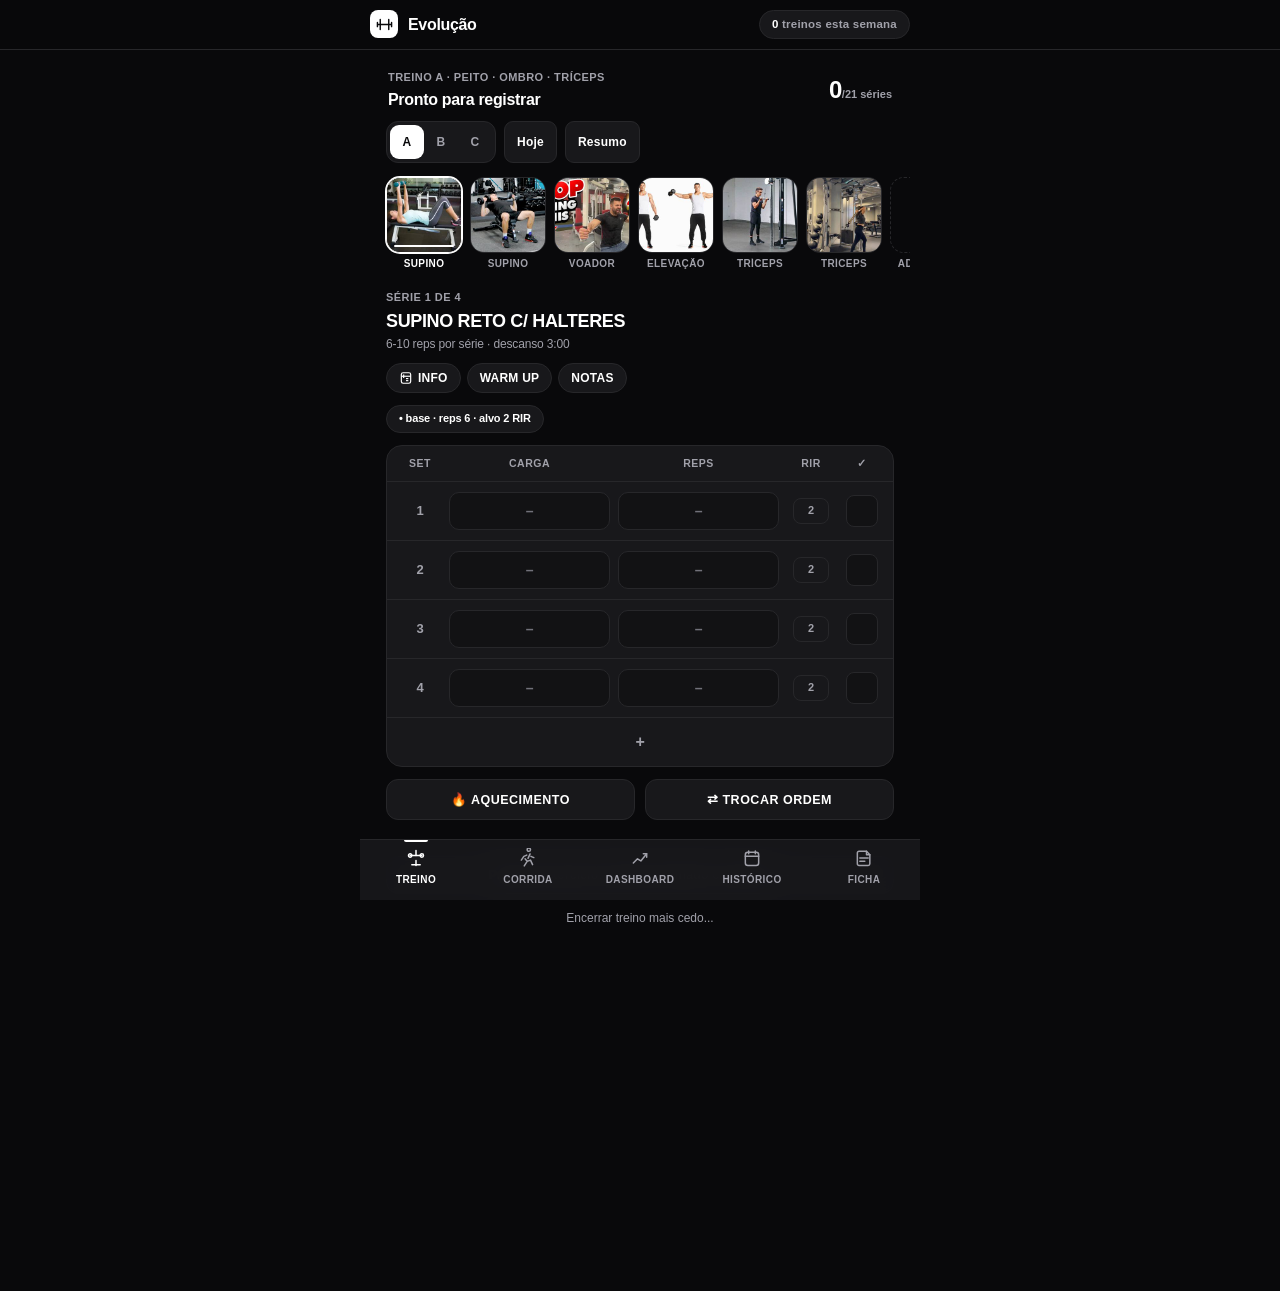
==== commit aa0a24e0: "feat: redesign monocromatico unificado, correcoes de usabilidade/timezone e novos logos" ====
--- a/evolucao-android/app/src/main/assets/apps/evolucao/index.html
+++ b/evolucao-android/app/src/main/assets/apps/evolucao/index.html
@@ -3,7 +3,7 @@
 <head>
 <meta charset="UTF-8">
 <meta name="viewport" content="width=device-width, initial-scale=1, maximum-scale=1, user-scalable=no, viewport-fit=cover">
-<meta name="theme-color" content="#0a0d13">
+<meta name="theme-color" content="#09090b">
 <meta name="apple-mobile-web-app-capable" content="yes">
 <meta name="mobile-web-app-capable" content="yes">
 <meta name="apple-mobile-web-app-status-bar-style" content="black-translucent">
@@ -12,630 +12,56 @@
 <link rel="icon" href="icon-192.png">
 <link rel="apple-touch-icon" href="icon-192.png">
 <title>Evolução — Treino</title>
-<style>
-  :root{
-    --bg:#0e0e10; --card:#19191c; --card2:#222226; --line:#2c2c31;
-    --txt:#f3f4f6; --mut:#9a9aa3; --acc:#4d7cff; --acc2:#2b5de8;
-    --coral:#ff6b3d; --blue:#60a5fa; --danger:#ff6b6b; --gold:#ffc94d;
-    --nav-h:64px; --safe-b:env(safe-area-inset-bottom,0px);
-  }
-  *{box-sizing:border-box; -webkit-tap-highlight-color:transparent;}
-  html{overflow-x:hidden;}
-  body{overscroll-behavior-y:none; overflow-x:clip; width:100%;}
-  body{
-    margin:0; color:var(--txt);
-    font-family:'Archivo','Segoe UI',system-ui,-apple-system,Roboto,sans-serif;
-    font-size:15px; line-height:1.4;
-    background:#0e0e10;
-    padding-bottom:calc(var(--nav-h) + var(--safe-b) + 22px);
-    -webkit-font-smoothing:antialiased;
-  }
-  .wrap{max-width:540px; margin:0 auto; padding:14px 15px 4px;}
-  button{border:0; cursor:pointer; font-family:inherit; transition:transform .08s ease;}
-  button:active{transform:scale(.96);}
-  input,select,textarea{font-family:inherit; max-width:100%;}
-  input[type=number]{-moz-appearance:textfield;}
-  input[type=number]::-webkit-outer-spin-button,
-  input[type=number]::-webkit-inner-spin-button{-webkit-appearance:none; margin:0;}
-
-  header{
-    position:sticky; top:0; z-index:20;
-    padding:calc(env(safe-area-inset-top,0px) + 8px) 15px 10px;
-    background:rgba(14,14,16,.88); backdrop-filter:blur(14px); -webkit-backdrop-filter:blur(14px);
-    border-bottom:1px solid rgba(255,255,255,.05);
-  }
-  .wk{font-size:10.5px; color:var(--mut); text-transform:uppercase; letter-spacing:.8px; font-weight:800; background:transparent; border:1px solid var(--line);
-    padding:5px 11px; border-radius:999px;}
-  .wk b{color:var(--acc);}
-  header .hin{max-width:540px; margin:0 auto; display:flex; align-items:center; justify-content:space-between;}
-  .brand{display:flex; align-items:center; gap:9px; font-weight:900; font-size:16px; letter-spacing:1.6px; text-transform:uppercase;}
-  .logo{width:28px; height:28px; border-radius:8px; background:var(--acc);
-    display:flex; align-items:center; justify-content:center; box-shadow:0 4px 12px -3px rgba(77,124,255,.6);}
-  .logo svg{width:18px; height:18px; stroke:#fff; stroke-width:2; fill:none; stroke-linecap:round; stroke-linejoin:round;}
-  .wk{font-size:12px; color:var(--mut); background:var(--card); border:1px solid var(--line);
-    padding:5px 11px; border-radius:999px; font-weight:600;}
-  .wk b{color:var(--acc);}
-
-  h1{font-size:24px; margin:4px 0 2px; letter-spacing:.2px; text-transform:uppercase; font-weight:900;}
-  .sub{color:var(--mut); font-size:11.5px; margin-bottom:14px; text-transform:uppercase; letter-spacing:.8px; font-weight:700;}
-  h2{font-size:11px; margin:22px 4px 9px; color:var(--mut); text-transform:uppercase; letter-spacing:1.1px; font-weight:800;}
-
-  .card{background:var(--card); border:1px solid var(--line); border-radius:18px; padding:14px;
-    margin-bottom:11px; box-shadow:0 10px 26px -18px rgba(0,0,0,.7);}
-  .row{display:flex; gap:9px; align-items:center; flex-wrap:wrap;}
-  .grow{flex:1; min-width:0;}
-
-  .daysel{display:flex; gap:8px; margin-bottom:13px;}
-  .dayopt{flex:1; min-width:0; padding:11px 4px; border-radius:12px; background:var(--card); border:1px solid var(--line);
-    text-align:center; cursor:pointer; transition:transform .08s, border-color .15s;}
-  .dayopt:active{transform:scale(.97);}
-  .dayopt .l{font-weight:900; font-size:19px; line-height:1; text-transform:uppercase;}
-  .dayopt .n{font-size:9.5px; color:var(--mut); margin-top:4px; line-height:1.25; text-transform:uppercase; letter-spacing:.4px; font-weight:700;}
-  .dayopt.sel{background:#fff;
-    border-color:#fff; box-shadow:0 6px 18px -10px rgba(255,255,255,.4);}
-  .dayopt.sel .l{color:#0e0e10;}
-  .dayopt.sel .n{color:#6b6b74;}
-
-  .datebtn{background:var(--card); border:1px solid var(--line); color:var(--txt); font-size:13.5px; font-weight:700;
-    padding:10px 14px; border-radius:12px;}
-  .livedur{font-size:12px; font-weight:800; color:#fff; background:var(--acc);
-    border:1px solid var(--acc); padding:8px 12px; border-radius:12px; letter-spacing:.5px; text-transform:uppercase;}
-
-  .calpop{background:var(--card2); border:1px solid var(--line); border-radius:16px; padding:12px; margin-bottom:13px;}
-  .calhead{display:flex; align-items:center; justify-content:space-between; font-weight:700; font-size:14px; margin-bottom:8px;}
-  .calnav{width:32px; height:32px; border-radius:9px; background:var(--card); color:var(--acc); font-size:17px; font-weight:800;}
-  .calwd{display:grid; grid-template-columns:repeat(7,1fr); text-align:center; font-size:10.5px; color:var(--mut); margin-bottom:4px;}
-  .calgrid{display:grid; grid-template-columns:repeat(7,1fr); gap:3px;}
-  .calcell{aspect-ratio:1; display:flex; align-items:center; justify-content:center; border-radius:9px; font-size:13px; font-weight:600; cursor:pointer;}
-  .calcell.blank{visibility:hidden; cursor:default;}
-  .calcell:not(.blank):active{background:var(--card);}
-  .calcell.today{border:1.5px solid var(--acc); color:var(--acc);}
-  .calcell.sel{background:var(--acc); color:#fff; font-weight:800;}
-
-  .ex-head{display:flex; align-items:center; gap:10px; margin-bottom:9px; flex-wrap:wrap;}
-  .ex-name{font-weight:800; font-size:15.5px; flex:1; min-width:0; letter-spacing:-.1px; text-transform:uppercase; letter-spacing:.2px;}
-  .pillrow{display:flex; gap:7px; flex-wrap:wrap; margin-bottom:9px;}
-  .rtag{font-size:10.5px; font-weight:800; color:var(--mut); background:transparent; border:1px solid var(--line);
-    padding:4px 9px; border-radius:999px; white-space:nowrap; text-transform:uppercase; letter-spacing:.4px;}
-  .rtag b{color:var(--txt);}
-  .rtag.met{color:var(--acc); border-color:rgba(77,124,255,.45);}
-  .rtag met{color:var(--coral);}
-  .pr{font-size:10px; font-weight:900; color:#0e0e10; background:linear-gradient(135deg,#ffd166,var(--coral));
-    padding:3px 8px; border-radius:999px; letter-spacing:.7px; white-space:nowrap; text-transform:uppercase;
-    box-shadow:0 3px 10px -3px rgba(255,107,61,.6);}
-  .ex-prev{color:var(--mut); font-size:12.5px; margin-bottom:10px;}
-  .ex-prev b{color:var(--blue); font-weight:600;}
-  .ex-prev.first{color:#7c8899;}
-
-  .exicon{width:46px; height:46px; border-radius:11px; background:var(--card2); border:1px solid var(--line);
-    display:flex; align-items:center; justify-content:center; flex:0 0 auto; overflow:hidden;}
-  .exicon svg{width:24px; height:24px; stroke:var(--acc); color:var(--acc); stroke-width:1.7; fill:none;}
-  .exicon.exphoto{padding:0;}
-  .exicon.exphoto img{width:100%; height:100%; object-fit:cover; display:block;}
-
-  .chips{display:flex; gap:7px; flex-wrap:wrap; margin-bottom:12px;}
-  .chip{display:inline-flex; align-items:center; gap:7px; background:var(--card2);
-    border:1px solid var(--line); border-radius:12px; padding:6px 8px 6px 11px; font-size:13px; font-weight:600;}
-  .chip .n{color:var(--mut); font-weight:600;}
-  .chip b{color:var(--acc);}
-  .chip .x{width:20px; height:20px; border-radius:6px; background:rgba(255,107,107,.14); color:var(--danger);
-    display:flex; align-items:center; justify-content:center; font-size:12px; font-weight:800;}
-  .chip.warm{border-color:rgba(251,191,36,.5); background:rgba(251,191,36,.08);}
-  .wtag{background:var(--gold); color:#5c4404; font-size:9px; font-weight:900; padding:2px 5px; border-radius:6px; letter-spacing:.4px;}
-
-  .warmtoggle{width:100%; text-align:center; padding:9px; border-radius:11px; background:var(--card2);
-    border:1px dashed var(--line); color:var(--mut); font-size:12.5px; font-weight:700; margin-bottom:10px;}
-  .warmtoggle.on{background:rgba(255,201,77,.12); border-color:var(--gold); color:var(--gold); border-style:solid; text-transform:uppercase; letter-spacing:.5px;}
-
-  .addgrid{display:grid; grid-template-columns:1fr 1fr; gap:9px; margin-bottom:11px;}
-  .addgrid>div{min-width:0;}
-  .flabel{font-size:11px; color:var(--mut); font-weight:700; letter-spacing:.3px; margin:0 0 6px 2px; display:block; overflow:hidden; text-overflow:ellipsis; white-space:nowrap;}
-  .step{display:flex; align-items:stretch; min-width:0; background:var(--card2); border:1px solid var(--line);
-    border-radius:14px; overflow:hidden;}
-  .step button{flex:0 0 auto; width:44px; background:transparent; color:var(--acc); font-size:23px; font-weight:400; line-height:1;}
-  .step button:active{background:rgba(77,124,255,.14);}
-  .step input{flex:1; min-width:0; border:0; background:transparent; color:var(--txt);
-    text-align:center; font-size:19px; font-weight:800; padding:12px 0; outline:none;}
-
-  .partialrow{display:flex; align-items:center; justify-content:space-between; margin-bottom:11px; gap:8px;}
-  .ministep{display:flex; align-items:center; gap:10px; background:var(--card2); border:1px solid var(--line); border-radius:11px; padding:4px 6px; flex:0 0 auto;}
-  .ministep button{width:26px; height:26px; border-radius:7px; background:transparent; color:var(--acc); font-size:16px;}
-  .ministep span{min-width:16px; text-align:center; font-weight:800; font-size:13px;}
-
-  .cta{width:100%; padding:14px; border-radius:12px; font-size:15px; font-weight:800; letter-spacing:.4px; text-transform:uppercase;
-    background:#fff; color:#0e0e10;
-    box-shadow:0 8px 20px -8px rgba(255,255,255,.35);}
-  .cta.sm{padding:12px; font-size:14px;}
-  .cta.warmcta{background:linear-gradient(135deg,var(--gold),#f59e0b); color:#3a2c05; box-shadow:0 8px 20px -8px rgba(251,191,36,.5);}
-
-  .save-wrap{margin-top:4px;}
-  .hint{font-size:12px; color:var(--mut); margin-top:12px; line-height:1.55; text-align:center;}
-
-  .seg{display:flex; background:var(--card2); border:1px solid var(--line); border-radius:11px; padding:4px; gap:4px;}
-  .seg button{flex:1; padding:9px 6px; font-size:11px; font-weight:800; background:transparent;
-    color:var(--mut); border-radius:9px; text-transform:uppercase; letter-spacing:.5px;}
-  .seg button.on{background:#fff; color:#0e0e10; box-shadow:0 2px 8px -3px rgba(0,0,0,.5);}
-
-  select{width:100%; background:var(--card2); border:1px solid var(--line); color:var(--txt);
-    border-radius:13px; padding:12px; font-size:16px; font-weight:600;}
-
-  .stat{display:flex; gap:9px; margin-top:12px;}
-  .stat>div{flex:1; background:var(--card2); border:1px solid var(--line); border-radius:13px; padding:11px 8px; text-align:center;}
-  .stat .v{font-size:17px; font-weight:800; letter-spacing:-.3px;}
-  .stat .l{font-size:10.5px; color:var(--mut); margin-top:3px; text-transform:uppercase; letter-spacing:.4px;}
-  .pos{color:var(--acc);} .neg{color:var(--danger);}
-
-  .sess{border-bottom:1px solid var(--line); padding:13px 2px; cursor:pointer;}
-  .sess:last-child{border-bottom:0;}
-  .sess-top{display:flex; align-items:center; gap:9px;}
-  .badge{width:34px; height:34px; border-radius:10px; background:var(--acc); border:1px solid var(--acc);
-    display:flex; align-items:center; justify-content:center; font-weight:900; font-size:15px; color:#fff;}
-  .sess .meta{font-size:12px; color:var(--mut);}
-  .sess .det{max-height:0; overflow:hidden; transition:max-height .28s ease; font-size:13px; color:var(--mut);}
-  .sess.open .det{max-height:600px; margin-top:10px;}
-  .det .line{padding:4px 0;}
-  .det .line b{color:var(--txt); font-weight:600;}
-  .del{width:30px; height:30px; border-radius:9px; background:rgba(255,107,107,.12); color:var(--danger);
-    display:flex; align-items:center; justify-content:center; font-size:13px; font-weight:800; flex:0 0 auto;}
-
-  .exrow2{padding:11px 2px; border-bottom:1px solid var(--line);}
-  .exrow2:last-of-type{border-bottom:0;}
-  .exrow-top{display:flex; align-items:center; gap:9px; margin-bottom:8px;}
-  .exrow-top .name{flex:1; min-width:0; word-break:break-word; cursor:pointer; font-size:14.5px;}
-  .exrow-bottom{display:flex; align-items:center; gap:6px; flex-wrap:wrap; padding-left:43px;}
-  .rpill{background:var(--card2); border:1px solid var(--line); color:var(--txt); font-weight:800; font-size:12px;
-    padding:7px 9px; border-radius:10px; white-space:nowrap; flex:0 0 auto;}
-  .rpill b{color:var(--acc);}
-  .ic{width:32px; height:32px; border-radius:9px; background:var(--card2); border:1px solid var(--line);
-    color:var(--mut); font-size:14px; display:flex; align-items:center; justify-content:center; flex:0 0 auto;}
-  .ic.dg{color:var(--danger); background:rgba(255,107,107,.12);}
-  input.txt{width:100%; background:var(--card2); border:1px solid var(--line); color:var(--txt);
-    border-radius:12px; padding:11px 12px; font-size:16px;}
-  .ta{width:100%; background:var(--card2); border:1px solid var(--line); color:var(--txt);
-    border-radius:10px; padding:9px; font-size:11.5px; font-family:ui-monospace,Consolas,monospace; resize:vertical;}
-  .toggle{width:48px; height:28px; border-radius:999px; background:var(--card2); border:1px solid var(--line);
-    position:relative; flex:0 0 auto; transition:background .2s; cursor:pointer;}
-  .toggle .knob{position:absolute; top:2px; left:2px; width:22px; height:22px; border-radius:50%;
-    background:var(--mut); transition:left .2s, background .2s;}
-  .toggle.on{background:rgba(77,124,255,.28); border-color:var(--acc);}
-  .toggle.on .knob{left:22px; background:var(--acc);}
-  .setrow{display:flex; align-items:center; gap:10px; padding:11px 2px; border-bottom:1px solid var(--line);}
-  .setrow:last-child{border-bottom:0;}
-  .setrow .lbl{flex:1;}
-  .setrow .lbl small{display:block; color:var(--mut); font-size:11.5px; margin-top:2px; line-height:1.4;}
-  .databtns{display:flex; gap:8px; flex-wrap:wrap;}
-  .databtns button{flex:1; min-width:120px; padding:12px; border-radius:12px; font-size:13.5px; font-weight:700;
-    background:var(--card2); border:1px solid var(--line); color:var(--txt);}
-  .databtns button.dg{color:var(--danger);}
-
-  .empty{text-align:center; padding:34px 16px; color:var(--mut);}
-  .empty .big{font-size:34px; margin-bottom:8px;}
-  .empty .t{font-weight:700; color:var(--txt); margin-bottom:4px;}
-  .empty .s{font-size:13px;}
-
-  svg{display:block; width:100%; height:auto;}
-
-  nav{position:fixed; left:0; right:0; bottom:0; z-index:20; display:flex;
-    padding-bottom:var(--safe-b);
-    background:rgba(12,16,23,.82); backdrop-filter:blur(16px); -webkit-backdrop-filter:blur(16px);
-    border-top:1px solid rgba(255,255,255,.06);}
-  nav button{flex:1; position:relative; background:none; padding:9px 0 11px; color:var(--mut);
-    font-size:10px; font-weight:800; display:flex; flex-direction:column; align-items:center; gap:4px; min-height:var(--nav-h); text-transform:uppercase; letter-spacing:.5px;}
-  nav .ico{line-height:1;}
-  nav .ico svg{width:22px; height:22px; stroke:currentColor; stroke-width:2; fill:none; stroke-linecap:round; stroke-linejoin:round;}
-  nav button.on{color:#fff;}
-  nav button.on::before{content:''; position:absolute; top:0; width:26px; height:3px; border-radius:0 0 5px 5px;
-    background:var(--acc);}
-
-  .rest{position:fixed; left:50%; transform:translateX(-50%);
-    bottom:calc(var(--nav-h) + var(--safe-b) + 12px); z-index:30;
-    display:flex; align-items:center; gap:4px; background:rgba(21,27,36,.96);
-    border:1px solid var(--line); border-radius:16px; padding:6px; box-shadow:0 12px 34px -12px rgba(0,0,0,.8);
-    backdrop-filter:blur(12px);}
-  .rest.hidden{display:none;}
-  .rest.paused{opacity:.72;}
-  .rest.done{border-color:var(--acc); box-shadow:0 0 0 1px var(--acc),0 12px 34px -10px rgba(77,124,255,.5);}
-  .rest .rstep{width:44px; height:44px; border-radius:11px; background:var(--card2); color:var(--acc);
-    font-size:12px; font-weight:900;}
-  .rest .rstep:active{background:rgba(77,124,255,.16);}
-  .rest .mid{min-width:96px; text-align:center; padding:2px 6px; cursor:pointer;}
-  .rest .rtime{font-size:19px; font-weight:800; letter-spacing:.5px; font-variant-numeric:tabular-nums;}
-  .rest.done .rtime{color:var(--acc);}
-  .rest .rlbl{font-size:9.5px; color:var(--mut); text-transform:uppercase; letter-spacing:.6px; margin-top:1px;}
-  .rest .rx{width:36px; height:44px; border-radius:11px; background:transparent; color:var(--mut); font-size:15px; font-weight:800;}
-
-  .progchip{display:inline-flex; align-items:center; gap:5px; border-radius:999px; padding:5px 9px; font-size:11px; font-weight:800; cursor:help;}
-  .progchip.up{color:#fff; background:var(--acc);}
-  .progchip.keep{color:var(--blue); background:rgba(96,165,250,.16); border:1px solid rgba(96,165,250,.45);}
-  .progchip.stall,.progchip.low{color:#5c4404; background:var(--gold);}
-  .progchip.down{color:#fff1f2; background:#d93025;}
-  .progchip.initial{color:var(--txt); background:var(--card2); border:1px solid var(--line);}
-  .metaBtn{width:100%; padding:9px; border-radius:11px; background:rgba(77,124,255,.12); border:1px solid rgba(77,124,255,.38);
-    color:var(--acc); font-size:12px; font-weight:800; margin-bottom:10px; text-transform:uppercase; letter-spacing:.5px;}
-  .wutoggle{border:0; border-radius:6px; padding:2px 5px; background:rgba(138,149,166,.18); color:var(--txt); font-size:11px; font-weight:800;}
-  .chip.warm .wutoggle{background:var(--gold); color:#5c4404;}
-  .summaryline{display:flex; align-items:flex-start; gap:8px; padding:7px 0; border-bottom:1px solid var(--line); font-size:13px;}
-  .summaryline:last-child{border-bottom:0;}
-  .summaryline b{color:var(--txt);}
-  .summarybadge{font-size:10px; font-weight:900; border-radius:999px; padding:3px 7px; white-space:nowrap;}
-  .summarybadge.stall,.summarybadge.low{background:var(--gold); color:#5c4404;}
-  .summarybadge.ok{background:rgba(77,124,255,.16); color:#8fb0ff;}
-
-  #toast{position:fixed; left:50%; transform:translateX(-50%);
-    bottom:calc(var(--nav-h) + var(--safe-b) + 74px); z-index:40;
-    background:#fff; color:#0e0e10; font-weight:800;
-    padding:11px 20px; border-radius:999px; font-size:13px; opacity:0; transition:opacity .25s;
-    pointer-events:none; white-space:nowrap; box-shadow:0 10px 26px -8px rgba(255,255,255,.3); max-width:90vw;
-    text-transform:uppercase; letter-spacing:.4px;}
-  #toast.show{opacity:1;}
-
-  /* ---------- diálogo customizado (substitui prompt/confirm) ---------- */
-  .dlg-back{position:fixed; inset:0; z-index:50; background:rgba(2,4,8,.64); backdrop-filter:blur(6px); -webkit-backdrop-filter:blur(6px);
-    display:flex; align-items:flex-end; justify-content:center; opacity:0; pointer-events:none; transition:opacity .18s;}
-  .dlg-back.show{opacity:1; pointer-events:auto;}
-  .dlg{width:100%; max-width:540px; max-height:78vh; overflow-y:auto; margin:0 12px calc(var(--safe-b) + 12px);
-    background:var(--card); border:1px solid var(--line); border-radius:22px; padding:18px;
-    transform:translateY(24px); transition:transform .22s cubic-bezier(.2,.9,.3,1);
-    box-shadow:0 24px 60px -20px rgba(0,0,0,.85);}
-  .dlg-back.show .dlg{transform:translateY(0);}
-  .dlg h3{font-size:16px; margin:0 0 4px; letter-spacing:-.2px;}
-  .dlg .dsub{color:var(--mut); font-size:12.5px; margin-bottom:13px; line-height:1.5;}
-  .dlg input.txt{margin-bottom:12px;}
-  .dlg .drow{display:flex; gap:9px;}
-  .dlg button{flex:1; padding:13px; border-radius:13px; font-size:14.5px; font-weight:800;}
-  .dlg .dg{background:rgba(255,107,107,.12); color:var(--danger); border:1px solid rgba(255,107,107,.3);}
-  .dlg .ok{background:#fff; color:#0e0e10; box-shadow:0 8px 20px -8px rgba(255,255,255,.35);}
-  .dlg .ghost{background:var(--card2); color:var(--txt); border:1px solid var(--line);}
-  .dlg .seg{margin-bottom:12px; overflow-x:auto;}
-  .dlg .seg button{min-width:74px; white-space:nowrap;}
-
-  /* ---------- celebração (recorde / meta) ---------- */
-  @keyframes prPulse{0%{transform:scale(.6);opacity:0}60%{transform:scale(1.06);opacity:1}100%{transform:scale(1);opacity:1}}
-  .pr.pulse{animation:prPulse .5s ease both;}
-  @keyframes confettiFall{0%{transform:translateY(-10px) rotate(0);opacity:1}100%{transform:translateY(110px) rotate(360deg);opacity:0}}
-  #confetti{position:fixed; left:0; right:0; top:0; height:150px; z-index:45; pointer-events:none; display:none; overflow:hidden;}
-  #confetti.on{display:block;}
-  #confetti i{position:absolute; top:0; width:7px; height:12px; border-radius:2px; animation:confettiFall 1.6s ease-out forwards;}
-
-  /* ---------- empty state com ilustração ---------- */
-  .empty svg{width:88px; height:88px; margin:0 auto 10px; stroke:var(--mut); stroke-width:1.4; fill:none; stroke-linecap:round; stroke-linejoin:round;}
-
-  /* ---------- treino estilo MacroFactor ---------- */
-.mf-work{padding-bottom:280px;}
-  .mf-carousel{display:flex; gap:9px; overflow-x:auto; padding:2px 2px 13px; margin:0 -15px 2px; padding-left:15px; scroll-snap-type:x mandatory; -webkit-overflow-scrolling:touch;}
-  .mf-item{flex:0 0 auto; width:84px; cursor:pointer; position:relative; scroll-snap-align:center;}
-  .mf-photo{width:84px; height:84px; border-radius:16px; background:var(--card2); border:2px solid var(--line); overflow:hidden; display:flex; align-items:center; justify-content:center;}
-  .mf-photo .exicon{width:84px; height:84px; border-radius:14px; border:0; background:transparent;}
-  .mf-photo img{width:100%; height:100%; object-fit:cover; display:block;}
-  .mf-cap{font-size:10px; font-weight:800; color:var(--mut); margin-top:5px; text-align:center; line-height:1.2; text-transform:uppercase; letter-spacing:.3px; white-space:nowrap; overflow:hidden; text-overflow:ellipsis;}
-  .mf-item.on .mf-photo{border-color:var(--acc); box-shadow:0 0 0 2.5px rgba(77,124,255,.25);}
-  .mf-item.on .mf-cap{color:var(--txt);}
-  .mf-item.met .mf-cap{color:#4ade80;}
-  .mf-item.add{border-color:transparent;}
-  .mf-item.add .mf-photo{border-color:var(--line); background:transparent;}
-  .mf-bar{position:absolute; top:76px; left:8px; right:8px; height:4px; border-radius:999px; background:var(--acc);}
-
-  .mf-exhead{display:flex; align-items:center; gap:11px; margin:10px 0 10px;}
-  .mf-exl{display:flex; align-items:center; gap:11px; flex:1; min-width:0; cursor:pointer;}
-  .mf-ext{width:50px; height:50px; border-radius:13px; background:var(--card2); border:1px solid var(--line); overflow:hidden; flex:0 0 auto; display:flex; align-items:center; justify-content:center;}
-  .mf-ext .exicon{width:50px; height:50px; border-radius:12px; border:0; background:transparent;}
-  .mf-ext img{width:100%; height:100%; object-fit:cover; display:block;}
-  .mf-exas{min-width:0;}
-  .mf-extit{font-size:16.5px; font-weight:900; letter-spacing:.2px; text-transform:uppercase; overflow:hidden; text-overflow:ellipsis; white-space:nowrap;}
-  .mf-exsub{font-size:11.5px; color:var(--mut); margin-top:2px; font-weight:600;}
-  .mf-acts{display:flex; gap:7px; flex:0 0 auto; flex-wrap:wrap;}
-  .mf-act{display:flex; align-items:center; gap:6px; padding:9px 11px; border-radius:13px; background:var(--card2); border:1px solid var(--line); color:var(--txt); font-size:11.5px; font-weight:800; text-transform:uppercase; letter-spacing:.3px;}
-  .mf-act svg{width:15px; height:15px; flex:0 0 auto;}
-  .mf-act.warm{background:rgba(255,201,77,.14); border-color:var(--gold); color:var(--gold);}
-  .mf-metarow{display:flex; gap:9px; flex-wrap:wrap; margin-bottom:13px; align-items:center;}
-  .mf-metachip{font-size:11px; font-weight:800; border-radius:999px; padding:6px 11px;}
-  .mf-metachip.up{color:#fff; background:var(--acc);}
-  .mf-metachip.keep{color:var(--blue); background:rgba(96,165,250,.16); border:1px solid rgba(96,165,250,.45);}
-  .mf-metachip.stall,.mf-metachip.low{color:#5c4404; background:var(--gold);}
-  .mf-metachip.down{color:#fff1f2; background:#d93025;}
-  .mf-metachip.initial{color:var(--txt); background:var(--card2); border:1px solid var(--line);}
-  .mf-metaauto{font-size:11.5px; font-weight:800; color:var(--blue); background:rgba(96,165,250,.12); border:1px solid rgba(96,165,250,.35); border-radius:999px; padding:6px 11px;}
-
-  .mf-table{background:var(--card); border:1px solid var(--line); border-radius:18px; overflow:hidden; margin-bottom:11px;}
-  .mf-th{display:grid; grid-template-columns:40px 1fr 64px 60px 46px 34px; gap:4px; padding:9px 12px; font-size:9.5px; color:var(--mut); text-transform:uppercase; letter-spacing:.6px; font-weight:800; border-bottom:1px solid var(--line);}
-  .mf-setrow{display:grid; grid-template-columns:40px 1fr 64px 60px 46px 34px; gap:4px; padding:10px 12px; align-items:center; border-bottom:1px solid var(--line); font-size:13px;}
-  .mf-setrow:last-child{border-bottom:0;}
-  .mf-setrow.wu{background:rgba(251,191,36,.06);}
-  .mf-setrow.empty{display:flex; padding:14px; font-size:12.5px;}
-  .mf-idx{font-weight:900; font-size:13px; color:var(--mut); text-align:center;}
-  .mf-setrow.wu .mf-idx{color:var(--gold);}
-  .mf-auto{color:var(--mut); font-size:10.5px; font-weight:700; line-height:1.35;}
-  .mf-val{font-weight:800; font-variant-numeric:tabular-nums;}
-  .mf-cell{display:flex; align-items:center; justify-content:center; min-height:34px; border-radius:10px; background:var(--card2); border:1px dashed rgba(255,255,255,.14); color:var(--txt); cursor:pointer; font-weight:700; font-variant-numeric:tabular-nums; font-size:13px; transition:border-color .15s, background .15s; user-select:none; -webkit-tap-highlight-color:rgba(77,124,255,.18);}
-  body.workout-active .mf-cell{border-style:solid;}
-  .mf-cell:active{background:rgba(255,255,255,.06);}
-  .mf-cell.on{border:1.5px solid var(--acc); border-style:solid; background:rgba(77,124,255,.16);}
-  .mf-rir{font-size:11.5px; font-weight:900; border-radius:8px; padding:3px 0; text-align:center; background:var(--card2); color:var(--mut);}
-  .mf-chk{width:26px; height:26px; border-radius:7px; border:2px solid #c7c7cc; background:#fff; color:transparent; font-size:14px; font-weight:900; display:flex; align-items:center; justify-content:center; cursor:pointer;}
-  .mf-chk.done{background:#000; border-color:#000; color:#fff;}
-  .mf-rm{width:24px; height:24px; background:transparent; border:0; color:#aeaeb2; font-size:13px; cursor:pointer;}
-  .mf-rm{width:26px; height:26px; border-radius:8px; background:rgba(255,107,107,.14); color:var(--danger); display:flex; align-items:center; justify-content:center; font-size:12px; font-weight:800; margin-left:auto;}
-
-  .mf-qrow{display:grid; grid-template-columns:1fr 1fr; gap:9px; margin-bottom:12px;}
-  .mf-q{padding:12px; border-radius:13px; font-size:12.5px; font-weight:800; background:var(--card2); border:1px solid var(--line); color:var(--txt); text-transform:uppercase; letter-spacing:.4px; text-align:center;}
-  .mf-q.warmq{background:rgba(255,201,77,.14); border-color:var(--gold); color:var(--gold);}
-  .mf-q.ghost{color:var(--mut);}
-
-  .mf-kbd{position:fixed; left:0; right:0; bottom:calc(var(--nav-h) + var(--safe-b)); z-index:25;
-    background:rgba(12,16,23,.97); backdrop-filter:blur(18px); -webkit-backdrop-filter:blur(18px);
-    border-top:1px solid rgba(255,255,255,.08); padding:9px 12px calc(9px + var(--safe-b));}
-  .mf-kbd.mf-kbdin{animation:mfKbdIn .22s ease-out;}
-  @keyframes mfKbdIn{from{transform:translateY(100%)}to{transform:translateY(0)}}
-  .mf-khead{display:flex; align-items:center; justify-content:space-between; margin-bottom:8px; font-size:11px; color:var(--mut); text-transform:uppercase; letter-spacing:.6px; font-weight:800;}
-  .mf-kclose{background:transparent; border:0; color:var(--mut); font-size:15px; cursor:pointer; padding:2px 8px; line-height:1.3; min-width:24px; text-align:center;}
-  .mf-kfield{display:flex; gap:7px; margin-bottom:8px;}
-  .mf-kmod{flex:1; background:var(--card); border:1px solid var(--line); border-radius:12px; padding:8px 4px; text-align:center; cursor:pointer; color:var(--mut); font-size:10.5px; font-weight:800; text-transform:uppercase; letter-spacing:.3px; display:flex; flex-direction:column; gap:1px;}
-  .mf-kmod.on{border-color:var(--acc); color:#fff; background:rgba(77,124,255,.16);}
-  .mf-kmodv{font-size:15px; font-weight:900; font-variant-numeric:tabular-nums; letter-spacing:0; color:var(--txt);}
-  .mf-krir{flex:0 0 auto; padding:8px 14px; border-radius:12px; background:var(--gold); color:#3a2c05; border:1px solid var(--gold); font-size:11px; font-weight:900; text-transform:uppercase; letter-spacing:.4px;}
-  .mf-kgrid{display:grid; grid-template-columns:repeat(4,1fr); gap:7px;}
-  .mf-key{padding:12px 0; border-radius:13px; background:var(--card); border:1px solid var(--line); color:var(--txt); font-size:19px; font-weight:800; font-variant-numeric:tabular-nums;}
-  .mf-key.fn{color:var(--acc); background:var(--card2); font-size:15px;}
-  .mf-key.ok{background:var(--acc); color:#fff; border-color:var(--acc); font-size:16px;}
-
-  .mf-finish{margin-top:40px;}
-
-  /* ---------- página de detalhes do exercício ---------- */
-  .mf-detail{padding-bottom:30px;}
-  .mf-detailhead{display:flex; align-items:center; margin-bottom:12px;}
-  .mf-back{background:var(--card2); border:1px solid var(--line); color:var(--txt); border-radius:12px; padding:9px 14px; font-size:13px; font-weight:800;}
-  .mf-dexh{display:flex; align-items:center; gap:12px; margin-bottom:12px;}
-  .mf-dsess{padding:11px 0; border-bottom:1px solid var(--line);}
-  .mf-dsess:last-child{border-bottom:0;}
-  .mf-dsdate{font-size:12px; color:var(--mut); margin-bottom:7px; font-weight:700;}
-  .mf-dsdate b{color:var(--txt);}
-  .mf-dssets{display:flex; gap:7px; flex-wrap:wrap;}
-  /* A folha clara só é aplicada durante o registro de treino. */
-  body.workout-active{--bg:#f6f7f9;--card:#fff;--card2:#eceef1;--line:#d9dde3;--txt:#17191d;--mut:#6f747d;--acc:#315ff4;--blue:#315ff4;background:#f6f7f9;color:#17191d;}
-  body.workout-active header{background:rgba(255,255,255,.94);border-color:#d9dde3;}
-  body.workout-active nav{background:rgba(255,255,255,.96);border-color:#d9dde3;}
-  body.workout-active nav button.on{color:#315ff4;}
-  body.workout-active .logo{box-shadow:none;background:#315ff4;}
-  body.workout-active .wrap{padding-top:10px;}
-  .mf-session{display:flex;align-items:flex-end;justify-content:space-between;padding:3px 1px 9px;}
-  .mf-eyebrow{display:block;color:var(--mut);font-size:10px;font-weight:800;letter-spacing:.8px;text-transform:uppercase;}
-  .mf-session strong{font-size:15px;letter-spacing:-.2px;}
-  .mf-sessioncount{font-size:24px;font-weight:900;line-height:1;font-variant-numeric:tabular-nums;letter-spacing:-1px;}
-  .mf-sessioncount small{font-size:10px;color:var(--mut);letter-spacing:0;font-weight:800;}
-  .mf-sessiontools{display:flex;gap:7px;margin:0 0 12px;}
-  .mf-days{display:flex;border:1px solid var(--line);border-radius:10px;padding:2px;background:#fff;}
-  .mf-day,.mf-tool{min-height:34px;border-radius:8px;padding:0 10px;background:transparent;color:var(--mut);font-size:11px;font-weight:800;letter-spacing:.2px;}
-  .mf-day{min-width:32px;padding:0;}
-  .mf-day.on{background:#315ff4;color:#fff;}
-  .mf-tool{border:1px solid var(--line);background:#fff;color:var(--txt);}
-  body.workout-active .mf-work{padding-bottom:300px;}
-  body.workout-active .mf-carousel{gap:8px;margin-left:-15px;margin-right:-15px;padding-bottom:15px;}
-  body.workout-active .mf-item{width:61px;}
-  body.workout-active .mf-photo{width:61px;height:61px;border-radius:11px;border-width:1px;background:#eceef1;}
-  body.workout-active .mf-photo .exicon{width:61px;height:61px;border-radius:10px;}
-  body.workout-active .mf-cap{font-size:9px;text-transform:none;letter-spacing:0;margin-top:4px;}
-  body.workout-active .mf-item.on .mf-photo{border-color:#315ff4;box-shadow:none;}
-  body.workout-active .mf-item.met .mf-cap{color:#18864b;}
-  body.workout-active .mf-bar{top:69px;left:5px;right:5px;height:2px;background:#315ff4;}
-  body.workout-active .mf-exhead{margin:5px 0 7px;align-items:flex-start;}
-  body.workout-active .mf-ext{display:none;}
-  .mf-series{font-size:10px;color:var(--mut);font-weight:800;letter-spacing:.7px;text-transform:uppercase;margin-bottom:2px;}
-  body.workout-active .mf-series{font-size:12px;color:#8e8e93;font-weight:400;letter-spacing:0;text-transform:none;margin-bottom:1px;}
-  body.workout-active .mf-extit{font-size:22px;line-height:1.08;text-transform:none;letter-spacing:-.7px;white-space:normal;overflow:visible;text-overflow:clip;display:-webkit-box;-webkit-line-clamp:2;-webkit-box-orient:vertical;}
-  body.workout-active .mf-exsub{font-size:11px;margin-top:4px;}
-  body.workout-active .mf-acts{display:flex;flex-wrap:nowrap;gap:6px;margin:0 0 12px;max-width:none;width:100%;overflow-x:auto;-webkit-overflow-scrolling:touch;}
-  body.workout-active .mf-act{min-height:32px;justify-content:center;padding:7px 11px;border-radius:16px;background:#fff;border:1px solid #e5e5ea;font-size:11px;letter-spacing:0;color:#3c3c43;white-space:nowrap;flex:1;}
-  body.workout-active .mf-act svg{width:13px;height:13px;display:inline-block;vertical-align:-1px;margin-right:3px;}
-  body.workout-active .mf-act.warm{border-color:#f97a53;color:#f97a53;background:rgba(249,122,83,.07);}
-  body.workout-active .mf-metarow{margin-bottom:12px;}
-  body.workout-active .mf-metachip,body.workout-active .mf-metaauto{border-radius:10px;padding:6px 10px;font-size:11px;font-weight:600;}
-  /* (substituído pelo bloco MF abaixo) */
-  body.workout-active .mf-table{border-radius:0;border:0;}
-  body.workout-active .mf-auto{font-size:12px;}
-  body.workout-active .mf-qrow{gap:7px;}
-  body.workout-active .mf-q{padding:10px 6px;border-radius:16px;background:#fff;border:1px solid #e5e5ea;color:#3c3c43;font-size:11px;text-transform:none;letter-spacing:0;}
-  body.workout-active .mf-finish{margin-top:25px;}
-  body.workout-active .mf-finish .cta{background:#000!important;color:#fff!important;box-shadow:none;border-radius:16px;border-color:#000;}
-  /* (substituído pelo bloco MF abaixo) */
-  body.workout-active .mf-key{min-height:48px;}
-  body.workout-active .mf-setupbanner{display:flex;align-items:center;gap:8px;margin-bottom:8px;padding:8px 10px;border-radius:11px;box-shadow:none;}
-  body.workout-active .mf-setupcopy{display:none;}
-  body.workout-active .mf-setupbanner .row{flex:1;flex-wrap:nowrap;gap:6px;}
-  body.workout-active .mf-setupbanner .cta{min-height:32px;padding:7px 9px;border-radius:8px;font-size:10px;letter-spacing:.1px;box-shadow:none;white-space:nowrap;}
-
-  /* ---------- dashboard ---------- */
-  .mf-dashboard-head{display:flex;align-items:flex-end;justify-content:space-between;gap:10px;margin:4px 0 15px;}
-  .mf-dashboard-head h1{font-size:32px;letter-spacing:-1px;margin:1px 0 2px;}
-  .mf-dashboard-mark{width:46px;height:46px;border-radius:50%;background:var(--coral);color:#fff;display:flex;align-items:center;justify-content:center;font-size:18px;font-weight:900;box-shadow:0 8px 20px -10px var(--coral);}
-  .mf-dash-rings{display:flex;align-items:center;gap:12px;background:var(--card);border:1px solid var(--line);border-radius:18px;padding:15px;margin-bottom:18px;}
-  .mf-dash-ring{width:82px;height:82px;border-radius:50%;background:conic-gradient(var(--ring) var(--pct),var(--card2) 0);display:flex;align-items:center;justify-content:center;flex:0 0 auto;}
-  .mf-dash-ring>div{width:66px;height:66px;border-radius:50%;background:var(--card);display:flex;flex-direction:column;align-items:center;justify-content:center;text-align:center;}
-  .mf-dash-ring b{font-size:17px;line-height:1;}
-  .mf-dash-ring small,.mf-dash-stat small{display:block;color:var(--mut);font-size:9px;margin-top:4px;}
-  .mf-dash-stat{flex:1;min-width:0;}
-  .mf-dash-stat b{font-size:20px;font-variant-numeric:tabular-nums;}
-  .mf-dash-section{margin-bottom:18px;}
-  .mf-dash-section-head{display:flex;align-items:baseline;justify-content:space-between;margin:0 4px 9px;}
-  .mf-dash-section-head h2{margin:0;}
-  .mf-dash-section-head span{color:var(--mut);font-size:10px;text-transform:uppercase;letter-spacing:.5px;}
-  .mf-recent-records{background:var(--card);border:1px solid var(--line);border-radius:16px;padding:4px 13px;}
-  .mf-recent-row{display:grid;grid-template-columns:48px minmax(58px,1fr) auto;gap:7px;align-items:center;padding:11px 0;border-bottom:1px solid var(--line);font-size:11px;}
-  .mf-recent-row:last-child{border-bottom:0;}
-  .mf-recent-date{color:var(--mut);font-size:10px;}
-  .mf-recent-bar{height:8px;border-radius:999px;background:var(--card2);overflow:hidden;}
-  .mf-recent-bar i{display:block;height:100%;border-radius:inherit;background:var(--coral);}
-  .mf-recent-row b{font-size:11px;font-variant-numeric:tabular-nums;}
-  .mf-recent-row small{grid-column:2/-1;color:var(--mut);font-size:9px;margin-top:-5px;}
-  .mf-recent-empty{padding:18px;text-align:center;color:var(--mut);font-size:12px;}
-
-  /* ---------- sistema visual consolidado: Evolução x MacroFactor ---------- */
-  /* Design system medido do MacroFactor Workouts (tema claro iOS):
-     fundo #fff; superfícies #F2F2F7/#EEEEF0; texto #000 / #8E8E93;
-     separadores #EEEEF0; células chips sem borda; cantos 8-10px (células),
-     16px (cards/CTA); CTA preto #000; RIR círculos 30px preenchidos. */
-  body.workout-active{--mf-orange:#f97a53;--mf-ink:#000000;--mf-muted:#8e8e93;--mf-sep:#eeeeef;--mf-chip:#efeff2;--acc:var(--mf-orange);--blue:var(--mf-orange);--coral:var(--mf-orange);}
-  body.workout-active nav button.on{color:var(--mf-orange);}
-  body.workout-active .logo{background:var(--mf-orange);}
-  body.workout-active .mf-session{padding:4px 1px 11px;align-items:center;}
-  body.workout-active .mf-session strong{font-size:16px;}
-  body.workout-active .mf-sessioncount{font-size:26px;}
-  body.workout-active .mf-sessioncount small{font-size:9px;}
-  body.workout-active .mf-day.on{background:var(--mf-ink);color:#fff;}
-  body.workout-active .mf-tool:hover,.mf-tool:focus-visible{border-color:var(--mf-orange);}
-  body.workout-active .mf-item.on .mf-photo{border-color:var(--mf-orange);box-shadow:0 0 0 2px rgba(249,122,83,.18);}
-  body.workout-active .mf-bar{background:var(--mf-orange);}
-  body.workout-active .mf-metachip.up{background:var(--mf-orange);color:#fff;}
-  body.workout-active .mf-metaauto{color:var(--mf-muted);border-color:transparent;background:transparent;font-weight:700;}
-
-  /* Tabela MF: superfície contínua branca, separadores 1px #EEEEEF, sem card. */
-  body.workout-active .mf-table{border-radius:0;border:0;box-shadow:none;border-color:var(--mf-sep);border-top:1px solid var(--mf-sep);border-bottom:1px solid var(--mf-sep);background:#fff;padding-left:4px;padding-right:4px;}
-  body.workout-active .mf-th,body.workout-active .mf-setrow{grid-template-columns:26px minmax(66px,1fr) minmax(56px,56px) minmax(50px,50px) 30px 30px 0;gap:2px;padding-left:6px;padding-right:8px;align-items:center;}
-  body.workout-active .mf-th{padding-top:6px;padding-bottom:7px;font-size:11px;color:#8e8e93;font-weight:600;text-transform:none;letter-spacing:0;border-bottom:1px solid var(--mf-sep);background:#fff;}
-  body.workout-active .mf-th span{padding-bottom:0;}
-  body.workout-active .mf-setrow{padding-top:9px;padding-bottom:9px;border-bottom:1px solid var(--mf-sep);border-radius:0;background:#fff;}
-  body.workout-active .mf-setrow:last-of-type{border-bottom:0;}
-  body.workout-active .mf-auto{font-size:12px;color:#8e8e93;line-height:1.35;white-space:nowrap;overflow:visible;min-width:0;}
-  body.workout-active .mf-auto-arrow{color:#8e8e93;font-size:11px;font-weight:700;}
-  body.workout-active .mf-auto b{color:#1c1c1e;font-size:12px;font-weight:700;}
-  /* Células MF: chips cinza claro sem borda; valor preto quando preenchido; editando = chip + anel preto 2px. */
-  body.workout-active .mf-cell{border-style:solid;border-color:transparent;background:var(--mf-chip);box-shadow:none;border-radius:10px;font-size:15px;color:#000;font-family:ui-sans-serif,-apple-system,BlinkMacSystemFont,'Segoe UI',Roboto,sans-serif;font-weight:500;min-height:34px;}
-  body.workout-active .mf-cell.on{background:var(--mf-chip);border:2px solid #000;border-radius:10px;box-shadow:none;}
-  body.workout-active .mf-cell:empty,body.workout-active .mf-cell.phc{background:var(--mf-chip);color:#8e8e93;font-weight:500;}
-  body.workout-active .mf-idx{width:24px;height:24px;border-radius:999px;background:#eeeeef;color:#3c3c43;font-size:12px;font-weight:600;display:flex;align-items:center;justify-content:center;}
-  /* RIR no MF: não é coluna — o badge só aparece quando realizado. A coluna do alvo fica no canto da linha, círculo vazado 20px. */
-  body.workout-active .mf-rir{border-radius:999px;min-height:22px;width:22px;flex:0 0 22px;font-size:10px;font-weight:700;color:#fff;padding:0;display:flex;align-items:center;justify-content:center;}
-  body.workout-active .mf-rir.phr{background:transparent !important;border:1.5px solid var(--rir);color:var(--rir);font-weight:800;}
-  /* Checkbox MF: quadrado cantos 6px, borda cinza, ✓ preto quando feito. */
-  body.workout-active .mf-chk{width:26px;height:26px;border-radius:7px;border:2px solid #c7c7cc;background:#fff;color:transparent;font-size:14px;font-weight:900;display:flex;align-items:center;justify-content:center;}
-  body.workout-active .mf-chk.done{background:#000;border-color:#000;color:#fff;}
-  body.workout-active .mf-rm{width:24px;height:24px;background:transparent;color:#aeaeb2;font-size:14px;}
-  body.workout-active .mf-setrow.ph{opacity:.8;}
-  body.workout-active .mf-setrow.ph .mf-chk{background:#fff;}
-  /* "+ Adicionar série": linha de texto simples, sem card. */
-  body.workout-active .mf-add-row{opacity:1;cursor:pointer;border-bottom:0;padding-top:10px;padding-bottom:14px;border-radius:0;}
-  body.workout-active .mf-add-row:active{background:transparent;}
-  body.workout-active .mf-add-row .mf-idx{background:transparent;color:#8e8e93;font-size:14px;width:auto;height:auto;}
-
-  /* RIR row MF: círculos 30px preenchidos, alinhados à esquerda, sem card. */
-  .mf-rirbar{display:flex;align-items:center;justify-content:flex-start;gap:8px;padding:12px 2px;margin:0 0 10px;border:0;border-radius:0;background:transparent;box-shadow:none;}
-  .mf-rirbar-title{display:none;}
-  .mf-rcirc{width:30px;height:30px;flex:0 0 30px;border-radius:999px;border:0;background:var(--rir);color:#fff;font-size:12px;font-weight:700;font-variant-numeric:tabular-nums;display:flex;align-items:center;justify-content:center;transition:transform .12s,background .12s,box-shadow .12s;}
-  .mf-rcirc.on{transform:scale(1.12);box-shadow:0 0 0 2.5px var(--rir);}
-  .mf-rcirc[data-rirsel="?"]{background:#efeff2;color:#8e8e93;}
-
-  /* Teclado MF claro: teclas #EEEEF0, cantos 12px; ✓ preto destaque. */
-  .mf-ksw{flex:0 0 42px;font-size:18px;line-height:1;color:#1c1c1e!important;background:var(--mf-chip)!important;border-color:var(--mf-chip)!important;border-radius:10px;}
-  body.workout-active .mf-krir{background:var(--mf-chip);border-color:var(--mf-chip);color:#1c1c1e;font-weight:700;border-radius:10px;}
-  body.workout-active .mf-kbd{background:#fff;border-color:var(--mf-sep);border-radius:0;box-shadow:0 -6px 24px rgba(0,0,0,.06);}
-  body.workout-active .mf-khead{color:#8e8e93;font-size:10.5px;}
-  body.workout-active .mf-kclose{color:#8e8e93;}
-  body.workout-active .mf-kfield{margin-bottom:7px;}
-  body.workout-active .mf-kmod{background:var(--mf-chip);border-color:var(--mf-chip);border-radius:10px;color:#636366;}
-  body.workout-active .mf-kmodv{color:#000;font-weight:700;}
-  body.workout-active .mf-kmod.on{background:#ffece4;color:var(--mf-orange);border-color:var(--mf-orange);}
-  body.workout-active .mf-kgrid{gap:8px;}
-  body.workout-active .mf-key{border-radius:12px;background:var(--mf-chip);border:0;color:#000;font-size:20px;font-weight:500;min-height:48px;}
-  body.workout-active .mf-key.fn{color:#1c1c1e;background:var(--mf-chip);font-size:13px;font-weight:700;}
-  body.workout-active .mf-key.ok{background:#000;border-color:#000;color:#fff;font-weight:700;}
-  body.workout-active .mf-finish .cta{background:#000!important;color:#fff!important;border-radius:16px;box-shadow:none;border-color:#000;font-weight:600;}
-  .mf-cta-black{background:#000!important;color:#fff!important;border-radius:16px!important;box-shadow:none!important;text-transform:none;letter-spacing:0;border-color:#000;font-weight:600;}
-
-  /* ---------- preview do treino ---------- */
-  .mf-preview{padding-bottom:22px;}
-  .mf-preview-head{display:flex;align-items:center;gap:12px;margin:4px 0 18px;}
-  .mf-preview-head .mf-back{padding:8px 12px;font-size:20px;line-height:1;}
-  .mf-preview-head h1{font-size:24px;text-transform:none;margin:2px 0 0;letter-spacing:-.6px;}
-  .mf-preview-meta{display:flex;gap:7px;flex-wrap:wrap;margin-bottom:20px;}
-  .mf-preview-meta span,.mf-chipline span{background:#eceef1;color:#50545b;border-radius:999px;padding:6px 10px;font-size:10px;font-weight:800;}
-  .mf-section-title{margin:22px 0 10px;color:#17191d;font-size:16px;text-transform:none;letter-spacing:-.1px;}
-  .mf-targets{display:flex;gap:8px;overflow-x:auto;padding:2px 1px 5px;margin-right:-15px;}
-  .mf-target{display:flex;align-items:center;gap:8px;min-width:142px;padding:9px;border:1px solid #e0e2e6;border-radius:13px;background:#fff;}
-  .mf-target-icon{width:32px;height:32px;border-radius:10px;background:#eef2ff;color:#315ff4;display:flex;align-items:center;justify-content:center;font-weight:900;}
-  .mf-target b,.mf-target small{display:block;}
-  .mf-target b{font-size:12px;}
-  .mf-target small{color:#6f747d;font-size:10px;margin-top:2px;}
-  .mf-preview-title{display:flex;align-items:center;justify-content:space-between;margin:22px 0 10px;}
-  .mf-preview-title strong,.mf-preview-title small{display:block;}
-  .mf-preview-title strong{font-size:19px;}
-  .mf-preview-title small{color:#6f747d;font-size:11px;margin-top:2px;}
-  .mf-preview-plus{width:42px;height:42px;border-radius:999px;background:#eceef1;display:flex;align-items:center;justify-content:center;font-size:26px;}
-  .mf-preview-ex{display:flex;gap:10px;padding:14px 0;border-bottom:1px solid #e4e5e8;align-items:flex-start;}
-  .mf-preview-thumb{width:56px;height:56px;flex:0 0 56px;border-radius:12px;overflow:hidden;background:#eceef1;}
-  .mf-preview-thumb .exicon{width:56px;height:56px;}
-  .mf-preview-exbody{flex:1;min-width:0;}
-  .mf-preview-exbody>strong{font-size:15px;line-height:1.2;display:block;}
-  .mf-preview-sets{display:grid;grid-template-columns:1fr 1fr;gap:3px 8px;margin-top:7px;color:#50545b;font-size:11px;}
-  .mf-preview-sets i{display:inline-flex;width:18px;height:18px;border-radius:999px;background:#eceef1;align-items:center;justify-content:center;font-style:normal;font-size:10px;font-weight:800;margin-right:3px;}
-  .mf-chipline{display:flex;gap:5px;overflow:hidden;margin-top:7px;}
-  .mf-chipline span{font-size:9px;padding:4px 7px;white-space:nowrap;}
-  .mf-preview-rirs{display:flex;flex-direction:column;gap:4px;padding-top:2px;}
-  .mf-preview-rirs i{width:22px;height:22px;border-radius:999px;background:var(--rir);color:#fff;font-size:9px;font-style:normal;font-weight:900;display:flex;align-items:center;justify-content:center;}
-  .mf-preview-cta{position:sticky;bottom:12px;padding-top:14px;background:linear-gradient(transparent,#f6f7f9 18%);}
-
-  /* ---------- conclusão ---------- */
-  .mf-complete{padding:6px 0 28px;}
-  .mf-complete-top{display:flex;align-items:center;justify-content:space-between;gap:12px;font-size:18px;}
-  .mf-complete-top .mf-back{padding:8px 11px;font-size:17px;}
-  .mf-more{font-size:22px;color:#6f747d;}
-  .mf-complete-date{text-align:center;color:#6f747d;font-size:11px;margin:8px 0 0;}
-  .mf-anatomy-svg{height:165px;margin:14px auto 8px;max-width:290px;}
-  .mf-records{display:flex;gap:8px;overflow-x:auto;padding:5px 0 10px;}
-  .mf-rcard{min-width:112px;flex:1;background:#fff;border:1px solid #e0e2e6;border-radius:14px;padding:12px;text-align:left;}
-  .mf-record-icon{display:block;font-size:19px;margin-bottom:8px;}
-  .mf-rcard b,.mf-rcard small{display:block;}
-  .mf-rcard b{font-size:15px;font-variant-numeric:tabular-nums;}
-  .mf-rcard small{color:#6f747d;font-size:10px;margin-top:2px;}
-  .mf-breakdown{background:#fff;border:1px solid #e0e2e6;border-radius:14px;padding:0 12px;}
-  .mf-breakdown-row{display:flex;align-items:center;justify-content:space-between;gap:10px;padding:12px 0;border-bottom:1px solid #eceef1;}
-  .mf-breakdown-row:last-child{border-bottom:0;}
-  .mf-breakdown-row strong,.mf-breakdown-row small{display:block;}
-  .mf-breakdown-row strong{font-size:13px;}
-  .mf-breakdown-row small{color:#6f747d;font-size:10px;margin-top:2px;}
-  .mf-breakdown-row>span{color:#18864b;font-size:18px;font-weight:900;}
-  .mf-keep-row{display:flex;align-items:center;justify-content:space-between;gap:12px;padding:15px 2px 18px;}
-  .mf-keep-row strong,.mf-keep-row small{display:block;}
-  .mf-keep-row strong{font-size:13px;}
-  .mf-keep-row small{color:#6f747d;font-size:10.5px;margin-top:3px;}
-  .mf-complete .cta{margin-top:4px;}
-  @media (max-width:370px){body.workout-active .mf-act{padding:7px 8px;font-size:10px}body.workout-active .mf-th,body.workout-active .mf-setrow{grid-template-columns:24px minmax(60px,1fr) minmax(50px,50px) minmax(46px,46px) 28px 28px 0;padding-left:3px;padding-right:6px}.mf-tool{padding:0 7px}.mf-sessiontools{gap:4px}.mf-rirbar{gap:6px}.mf-rcirc{width:28px;height:28px;flex-basis:28px;font-size:11px}.mf-rir{width:20px!important;flex:0 0 20px!important;min-height:20px!important;font-size:9px!important}}
-  @media (prefers-reduced-motion:reduce){.mf-kbd.mf-kbdin{animation:none!important}button{transition:none!important}}
-</style>
+<link rel="stylesheet" href="../../kernel/theme.css">
 </head>
 <body>
 <header>
   <div class="hin">
-    <div class="brand"><span class="logo"><svg viewBox="0 0 24 24"><rect x="2.5" y="9" width="3" height="6" rx="1"/><rect x="18.5" y="9" width="3" height="6" rx="1"/><line x1="5.5" y1="12" x2="18.5" y2="12"/><circle cx="12" cy="12" r="1.5"/></svg></span> Evolução</div>
+    <div class="brand">
+      <span class="logo">
+        <svg viewBox="0 0 24 24">
+          <path d="M6 5v14M18 5v14M2 9v6M22 9v6M6 12h12M2 12h4M18 12h4" stroke-width="2"/>
+        </svg>
+      </span>
+      Evolução
+    </div>
     <div class="wk" id="wk"></div>
   </div>
 </header>
+
 <div class="wrap" id="app"></div>
 <nav id="nav"></nav>
 
 <div class="rest hidden" id="rest">
-  <button class="rstep" id="rMinus">−15</button>
-  <div class="mid" id="rTap"><div class="rtime" id="rTime">1:30</div><div class="rlbl" id="rLbl">descanso</div></div>
-  <button class="rstep" id="rPlus">+15</button>
-  <button class="rx" id="rClose">✕</button>
+  <button class="rstep" id="rMinus" type="button">−15</button>
+  <div class="mid" id="rTap">
+    <div class="rtime" id="rTime">1:30</div>
+    <div class="rlbl" id="rLbl">descanso</div>
+  </div>
+  <button class="rstep" id="rPlus" type="button">+15</button>
+  <button class="rx" id="rClose" type="button">✕</button>
 </div>
+
 <div id="toast"></div>
 <div class="dlg-back" id="dlgBack"><div class="dlg" id="dlg"></div></div>
-<div id="confetti"></div>
 
-<script src="kernel/fmt.js"></script>
-<script src="kernel/icons.js"></script>
-<script src="kernel/charts.js"></script>
-<script src="kernel/ui.js"></script>
-<script src="kernel/notif.js"></script>
-<script src="core/progressao.js"></script>
-<script src="apps/evolucao/exercicios/nomes.js"></script>
-<script src="apps/evolucao/dados.js"></script>
-<script src="apps/evolucao/exercicios/fotos.js"></script>
-<script src="kernel/db.js"></script>
-<script src="apps/evolucao/logic.js"></script>
-<script src="apps/evolucao/views/treino.js"></script>
-<script src="apps/evolucao/views/progresso.js"></script>
-<script src="apps/evolucao/views/historico.js"></script>
-<script src="apps/evolucao/views/ficha.js"></script>
-<script src="kernel/app.js"></script>
+<script src="../../kernel/fmt.js"></script>
+<script src="../../kernel/icons.js"></script>
+<script src="../../kernel/charts.js"></script>
+<script src="../../kernel/ui.js"></script>
+<script src="../../kernel/notif.js"></script>
+<script src="../../core/progressao.js"></script>
+<script src="exercicios/nomes.js"></script>
+<script src="dados.js"></script>
+<script src="exercicios/fotos.js"></script>
+<script src="../../kernel/db.js"></script>
+<script src="logic.js"></script>
+<script src="body-visualizer.js"></script>
+<script src="views/treino.js"></script>
+<script src="views/corrida.js"></script>
+<script src="views/progresso.js"></script>
+<script src="views/historico.js"></script>
+<script src="views/ficha.js"></script>
+<script src="../../kernel/app.js"></script>
 </body>
 </html>
--- a/evolucao-android/app/src/main/assets/kernel/theme.css
+++ b/evolucao-android/app/src/main/assets/kernel/theme.css
@@ -0,0 +1,2720 @@
+/* ==========================================================================
+   KERNEL THEME — Monochromatic High-End Design System (Linear / Apple Health)
+   100% Offline Native Typography & Refined Dark Zinc Surfaces
+   ========================================================================== */
+
+:root {
+  /* --- Superfícies e Fundos Base --- */
+  --bg: #09090b;                 /* Zinc 950 - Fundo principal da aplicação */
+  --bg-app: #09090b;
+  --bg-surface: #121214;         /* Zinc 925 - Superfícies de cabeçalhos e modais */
+  --bg-elevated: #121214;
+  --bg-card: #18181b;            /* Zinc 900 - Cartões, blocos e seções */
+  --bg-card-hover: #202024;      /* Zinc 875 - Hover / toque em cartões */
+  --bg-input: #121214;           /* Zinc 925 - Campos de entrada e selects */
+  --card: #18181b;
+  --card2: #202024;
+  --card3: #27272a;
+  --bg2: #121214;
+
+  /* --- Delimitações e Bordas (1px Nítidas) --- */
+  --line: #27272a;               /* Zinc 800 - Borda padrão de cartões e divisores */
+  --card-border: #27272a;
+  --border-subtle: #27272a;
+  --border-focus: #3f3f46;       /* Zinc 700 - Borda de foco em inputs e células ativas */
+  --border-light: #52525b;       /* Zinc 600 - Destaque sutil de contorno */
+
+  /* --- Hierarquia Tipográfica & Foreground --- */
+  --txt: #ffffff;                /* Branco puro para contraste máximo */
+  --txt-primary: #ffffff;
+  --text-primary: #ffffff;
+  --txt2: #a1a1aa;               /* Zinc 400 - Subtítulos, labels e descrições */
+  --txt-secondary: #a1a1aa;
+  --text-secondary: #a1a1aa;
+  --mut: #a1a1aa;
+  --txt3: #71717a;               /* Zinc 500 - Unidades de medida, micro-labels */
+  --txt-tertiary: #71717a;
+  --text-muted: #71717a;
+  --text-disabled: #52525b;      /* Zinc 600 - Estados inativos / placeholders */
+  --text-inverse: #09090b;       /* Zinc 950 - Texto sobre botões brancos primários */
+
+  /* --- Ações e Acentos Monocromáticos --- */
+  --acc: #ffffff;
+  --acc2: #e4e4e7;
+  --accent: #ffffff;
+  --accent2: #e4e4e7;
+  --accent-dim: rgba(255, 255, 255, 0.08);
+  --btn-primary-bg: #ffffff;
+  --btn-primary-txt: #09090b;
+  --btn-primary-text: #09090b;
+  --btn-secondary-bg: #18181b;
+  --btn-secondary-border: #27272a;
+  --btn-secondary-txt: #f4f4f5;
+  --btn-secondary-text: #f4f4f5;
+
+  /* --- Aliases Semânticos / Compatibilidade --- */
+  --coral: #ffffff;
+  --blue: #a1a1aa;
+  --danger: #f87171;
+  --bad: #f87171;
+  --ok: #4ade80;
+  --gold: #e4e4e7;
+  --status-ok: #4ade80;
+  --status-ok-dim: rgba(74, 222, 128, 0.12);
+  --status-warn: #fbbf24;
+  --status-warn-dim: rgba(251, 191, 36, 0.12);
+  --status-danger: #f87171;
+  --status-danger-dim: rgba(248, 113, 113, 0.12);
+
+  /* --- Escala Monocromática para Dados, Gráficos e Progresso --- */
+  --chart-line: #ffffff;
+  --chart-area-top: rgba(255, 255, 255, 0.12);
+  --chart-area-bottom: rgba(255, 255, 255, 0.00);
+  --chart-grid: #27272a;
+  --chart-label: #71717a;
+  --prog-track: #27272a;
+  --prog-fill: #ffffff;
+  --prog-fill-sec: #a1a1aa;
+  --bar-track: #27272a;
+  --bar-fill: #ffffff;
+
+  /* --- Visualizador Anatômico Corporal --- */
+  --anat-base: #27272a;
+  --anat-active: #ffffff;
+  --anat-sec: #71717a;
+
+  /* --- RIR / MacroFactor Aliases --- */
+  --mf-orange: #ffffff;
+  --mf-orange-deep: #e4e4e7;
+  --mf-ink: #09090b;
+  --mf-lbl: #71717a;
+  --mf-rir-0: #f87171;
+  --mf-rir-1: #fb923c;
+  --mf-rir-2: #fbbf24;
+  --mf-rir-3: #fde047;
+  --mf-rir-4: #4ade80;
+  --mf-rir-5: #22c55e;
+  --mf-rir-6: #a1a1aa;
+
+  /* --- Dimensões e Layout --- */
+  --nav-h: 60px;
+  --nav-height: 60px;
+  --header-height: 56px;
+  --radius-card: 16px;
+  --radius-btn: 12px;
+  --radius-pill: 999px;
+  --safe-b: env(safe-area-inset-bottom, 0px);
+  --safe-bottom: env(safe-area-inset-bottom, 0px);
+  --safe-top: env(safe-area-inset-top, 0px);
+}
+
+/* ==========================================================================
+   RESET & BASE TYPOGRAPHY (100% Offline System Font Stack)
+   ========================================================================== */
+
+* {
+  box-sizing: border-box;
+  margin: 0;
+  padding: 0;
+  -webkit-tap-highlight-color: transparent;
+}
+
+html {
+  overflow-x: hidden;
+  background-color: var(--bg);
+}
+
+body {
+  margin: 0;
+  background-color: var(--bg);
+  color: var(--txt);
+  font-family: -apple-system, BlinkMacSystemFont, "SF Pro Display", "SF Pro Text", "Segoe UI", Roboto, "Helvetica Neue", Arial, sans-serif;
+  font-size: 15px;
+  line-height: 1.45;
+  letter-spacing: -0.01em;
+  padding-bottom: calc(var(--nav-h) + var(--safe-b) + 20px);
+  overscroll-behavior-y: none;
+  overflow-x: clip;
+  width: 100%;
+  -webkit-font-smoothing: antialiased;
+  -moz-osx-font-smoothing: grayscale;
+  text-rendering: optimizeLegibility;
+}
+
+.wrap {
+  max-width: 540px;
+  margin: 0 auto;
+  padding: 14px 16px 4px;
+}
+
+/* ==========================================================================
+   TYPOGRAPHY
+   ========================================================================== */
+
+h1 {
+  font-size: 24px;
+  font-weight: 700;
+  letter-spacing: -0.025em;
+  line-height: 1.2;
+  color: var(--txt-primary);
+  margin: 4px 0 2px;
+}
+
+h2 {
+  font-size: 12px;
+  font-weight: 600;
+  text-transform: uppercase;
+  letter-spacing: 0.05em;
+  color: var(--txt-secondary);
+  margin: 20px 2px 8px;
+}
+
+h3 {
+  font-size: 16px;
+  font-weight: 700;
+  letter-spacing: -0.02em;
+  color: var(--txt-primary);
+  margin: 0 0 6px;
+}
+
+.sub {
+  color: var(--txt-secondary);
+  font-size: 12.5px;
+  margin-bottom: 14px;
+  letter-spacing: -0.005em;
+  font-weight: 400;
+}
+
+b, strong {
+  font-weight: 700;
+  color: var(--txt-primary);
+}
+
+.tabular {
+  font-variant-numeric: tabular-nums;
+}
+
+/* ==========================================================================
+   HEADER & BRAND
+   ========================================================================== */
+
+header {
+  position: sticky;
+  top: 0;
+  z-index: 30;
+  padding: calc(var(--safe-top) + 10px) 16px 10px;
+  background: rgba(9, 9, 11, 0.92);
+  backdrop-filter: blur(16px);
+  -webkit-backdrop-filter: blur(16px);
+  border-bottom: 1px solid var(--border-subtle);
+}
+
+header .hin {
+  max-width: 540px;
+  margin: 0 auto;
+  display: flex;
+  align-items: center;
+  justify-content: space-between;
+}
+
+.brand {
+  display: flex;
+  align-items: center;
+  gap: 10px;
+  font-weight: 700;
+  font-size: 16px;
+  letter-spacing: -0.02em;
+  color: var(--txt-primary);
+}
+
+.logo {
+  width: 28px;
+  height: 28px;
+  border-radius: 8px;
+  background: #ffffff;
+  display: flex;
+  align-items: center;
+  justify-content: center;
+  box-shadow: none;
+  flex-shrink: 0;
+}
+
+.logo svg {
+  width: 17px;
+  height: 17px;
+  stroke: #09090b;
+  stroke-width: 2;
+  fill: none;
+  stroke-linecap: round;
+  stroke-linejoin: round;
+}
+
+.wk {
+  font-size: 11.5px;
+  color: var(--txt-secondary);
+  background: var(--bg-card);
+  border: 1px solid var(--border-subtle);
+  padding: 5px 12px;
+  border-radius: var(--radius-pill);
+  font-weight: 600;
+  letter-spacing: 0.02em;
+}
+
+.wk b {
+  color: #ffffff;
+}
+
+/* ==========================================================================
+   CARDS & CONTAINERS
+   ========================================================================== */
+
+.card {
+  background: var(--bg-card);
+  border: 1px solid var(--border-subtle);
+  border-radius: var(--radius-card);
+  padding: 16px;
+  margin-bottom: 12px;
+  box-shadow: none;
+}
+
+.row {
+  display: flex;
+  gap: 10px;
+  align-items: center;
+  flex-wrap: wrap;
+}
+
+.grow {
+  flex: 1;
+  min-width: 0;
+}
+
+/* ==========================================================================
+   BUTTONS & ACTIONS
+   ========================================================================== */
+
+button {
+  border: 0;
+  cursor: pointer;
+  font-family: inherit;
+  transition: transform .08s ease, opacity .15s ease, background-color .15s ease;
+  user-select: none;
+  -webkit-user-select: none;
+}
+
+button:active {
+  transform: scale(0.98);
+}
+
+.cta, .bigbtn.primary, .btn-primary {
+  width: 100%;
+  padding: 14px 16px;
+  border-radius: var(--radius-btn);
+  font-size: 14.5px;
+  font-weight: 700;
+  letter-spacing: -0.01em;
+  background: #ffffff;
+  color: #09090b;
+  border: 0;
+  box-shadow: none;
+  display: flex;
+  align-items: center;
+  justify-content: center;
+  gap: 8px;
+  text-decoration: none;
+  min-height: 48px;
+}
+
+.cta:active, .bigbtn.primary:active, .btn-primary:active {
+  opacity: 0.92;
+}
+
+.cta.sm {
+  padding: 10px 14px;
+  font-size: 13px;
+  min-height: 38px;
+}
+
+.cta.warmcta, .cta.gold {
+  background: #ffffff;
+  color: #09090b;
+}
+
+.bigbtn.secondary, .btn-secondary, .datebtn, .ghost {
+  background: var(--bg-card);
+  border: 1px solid var(--border-subtle);
+  color: var(--txt-primary);
+  font-size: 13.5px;
+  font-weight: 600;
+  padding: 10px 14px;
+  border-radius: var(--radius-btn);
+  display: inline-flex;
+  align-items: center;
+  justify-content: center;
+  gap: 6px;
+}
+
+.bigbtn.secondary:active, .btn-secondary:active, .datebtn:active, .ghost:active {
+  background: var(--bg-card-hover);
+  border-color: var(--border-focus);
+}
+
+.del, .btn-danger, .ic.dg, .dg {
+  background: var(--status-danger-dim);
+  border: 1px solid rgba(248, 113, 113, 0.25);
+  color: var(--status-danger);
+  border-radius: 9px;
+  display: inline-flex;
+  align-items: center;
+  justify-content: center;
+  font-weight: 700;
+}
+
+.del:active, .btn-danger:active, .ic.dg:active {
+  background: rgba(248, 113, 113, 0.22);
+}
+
+/* ==========================================================================
+   DAY SELECTOR
+   ========================================================================== */
+
+.daysel {
+  display: flex;
+  gap: 8px;
+  margin-bottom: 14px;
+}
+
+.dayopt {
+  flex: 1;
+  min-width: 0;
+  padding: 11px 4px;
+  border-radius: 12px;
+  background: var(--bg-card);
+  border: 1px solid var(--border-subtle);
+  text-align: center;
+  cursor: pointer;
+  transition: transform .08s ease, border-color .15s ease, background-color .15s ease;
+}
+
+.dayopt:active {
+  transform: scale(0.97);
+}
+
+.dayopt .l {
+  font-weight: 700;
+  font-size: 18px;
+  line-height: 1;
+  text-transform: uppercase;
+  color: var(--txt-primary);
+  letter-spacing: -0.02em;
+}
+
+.dayopt .n {
+  font-size: 9.5px;
+  color: var(--txt-secondary);
+  margin-top: 4px;
+  line-height: 1.25;
+  text-transform: uppercase;
+  letter-spacing: 0.04em;
+  font-weight: 600;
+}
+
+.dayopt.sel {
+  background: #ffffff;
+  border-color: #ffffff;
+  box-shadow: none;
+}
+
+.dayopt.sel .l {
+  color: #09090b;
+}
+
+.dayopt.sel .n {
+  color: #52525b;
+}
+
+/* ==========================================================================
+   INPUTS, FORMS & SELECTS
+   ========================================================================== */
+
+input, select, textarea {
+  font-family: inherit;
+  color: var(--txt-primary);
+  background: var(--bg-input);
+  border: 1px solid var(--border-subtle);
+  border-radius: 12px;
+  padding: 12px 14px;
+  font-size: 15px;
+  max-width: 100%;
+  width: 100%;
+  outline: none;
+  transition: border-color .15s ease;
+}
+
+input:focus, select:focus, textarea:focus {
+  outline: none;
+  border-color: var(--border-focus);
+}
+
+input::placeholder, textarea::placeholder {
+  color: var(--text-muted);
+}
+
+input[type=number] {
+  -moz-appearance: textfield;
+}
+
+input[type=number]::-webkit-outer-spin-button,
+input[type=number]::-webkit-inner-spin-button {
+  -webkit-appearance: none;
+  margin: 0;
+}
+
+input.txt, .ta {
+  background: var(--bg-input);
+  border: 1px solid var(--border-subtle);
+  color: var(--txt-primary);
+  border-radius: 12px;
+}
+
+.flabel {
+  font-size: 11px;
+  color: var(--txt-secondary);
+  font-weight: 600;
+  letter-spacing: 0.04em;
+  margin: 0 0 6px 2px;
+  display: block;
+  text-transform: uppercase;
+}
+
+/* Stepper (botões numéricos de ajuste rápido) */
+.step {
+  display: flex;
+  align-items: stretch;
+  min-width: 0;
+  background: var(--bg-input);
+  border: 1px solid var(--border-subtle);
+  border-radius: 12px;
+  overflow: hidden;
+}
+
+.step button {
+  flex: 0 0 auto;
+  min-width: 42px;
+  padding: 0 8px;
+  background: var(--bg-card);
+  color: var(--txt-primary);
+  font-size: 13.5px;
+  font-weight: 700;
+  line-height: 1;
+  display: flex;
+  align-items: center;
+  justify-content: center;
+  border: 0;
+  transition: background .1s ease;
+}
+
+.step button:active {
+  background: var(--bg-card-hover);
+}
+
+.step input {
+  flex: 1;
+  min-width: 0;
+  border: 0;
+  background: transparent;
+  color: var(--txt-primary);
+  text-align: center;
+  font-size: 17px;
+  font-weight: 700;
+  padding: 11px 0;
+  outline: none;
+  font-variant-numeric: tabular-nums;
+}
+
+.addgrid {
+  display: grid;
+  grid-template-columns: 1fr 1fr;
+  gap: 10px;
+  margin-bottom: 12px;
+}
+
+.addgrid > div {
+  min-width: 0;
+}
+
+.ministep {
+  display: flex;
+  align-items: center;
+  gap: 8px;
+  background: var(--bg-input);
+  border: 1px solid var(--border-subtle);
+  border-radius: 10px;
+  padding: 4px 6px;
+  flex: 0 0 auto;
+}
+
+.ministep button {
+  width: 26px;
+  height: 26px;
+  border-radius: 6px;
+  background: var(--bg-card);
+  color: var(--txt-primary);
+  font-size: 15px;
+  display: flex;
+  align-items: center;
+  justify-content: center;
+}
+
+.ministep span {
+  min-width: 16px;
+  text-align: center;
+  font-weight: 700;
+  font-size: 13px;
+}
+
+/* ==========================================================================
+   SEGMENTED CONTROLS
+   ========================================================================== */
+
+.seg {
+  display: flex;
+  background: var(--bg-input);
+  border: 1px solid var(--border-subtle);
+  border-radius: 12px;
+  padding: 4px;
+  gap: 4px;
+}
+
+.seg button {
+  flex: 1;
+  padding: 8px 6px;
+  font-size: 12px;
+  font-weight: 600;
+  background: transparent;
+  color: var(--txt-secondary);
+  border-radius: 8px;
+  border: 0;
+  cursor: pointer;
+  transition: all .15s ease;
+}
+
+.seg button.on {
+  background: var(--bg-card);
+  color: var(--txt-primary);
+  border: 1px solid var(--border-focus);
+  box-shadow: none;
+  font-weight: 700;
+}
+
+/* ==========================================================================
+   BOTTOM NAVIGATION BAR
+   ========================================================================== */
+
+nav, #nav {
+  position: fixed;
+  left: 0;
+  right: 0;
+  bottom: 0;
+  z-index: 50;
+  display: flex;
+  padding-bottom: var(--safe-b);
+  background: rgba(24, 24, 27, 0.95);
+  backdrop-filter: blur(16px);
+  -webkit-backdrop-filter: blur(16px);
+  border-top: 1px solid var(--border-subtle);
+  max-width: 560px;
+  margin: 0 auto;
+}
+
+nav button {
+  flex: 1;
+  position: relative;
+  background: none;
+  border: 0;
+  padding: 8px 0 10px;
+  color: var(--txt-secondary);
+  font-size: 10px;
+  font-weight: 600;
+  display: flex;
+  flex-direction: column;
+  align-items: center;
+  gap: 4px;
+  min-height: var(--nav-h);
+  text-transform: uppercase;
+  letter-spacing: 0.04em;
+  cursor: pointer;
+  transition: color .15s ease, opacity .15s ease;
+}
+
+nav button .ico {
+  line-height: 1;
+}
+
+nav button .ico svg, nav button svg {
+  width: 20px;
+  height: 20px;
+  stroke: currentColor;
+  stroke-width: 1.8;
+  fill: none;
+  stroke-linecap: round;
+  stroke-linejoin: round;
+}
+
+nav button.on {
+  color: #ffffff;
+  font-weight: 700;
+}
+
+nav button.on::before {
+  content: '';
+  position: absolute;
+  top: 0;
+  width: 24px;
+  height: 2px;
+  border-radius: 0 0 2px 2px;
+  background: #ffffff;
+}
+
+/* ==========================================================================
+   REST TIMER (Capsule Flutuante)
+   ========================================================================== */
+
+.rest {
+  position: fixed;
+  left: 50%;
+  transform: translateX(-50%);
+  bottom: calc(var(--nav-h) + var(--safe-b) + 12px);
+  z-index: 40;
+  display: flex;
+  align-items: center;
+  gap: 6px;
+  background: rgba(24, 24, 27, 0.95);
+  border: 1px solid var(--border-subtle);
+  border-radius: 16px;
+  padding: 6px 8px;
+  box-shadow: 0 16px 36px -12px rgba(0,0,0,0.9);
+  backdrop-filter: blur(16px);
+  -webkit-backdrop-filter: blur(16px);
+}
+
+.rest.hidden {
+  display: none !important;
+}
+
+.rest.paused {
+  opacity: 0.75;
+}
+
+.rest.done {
+  border-color: var(--border-focus);
+}
+
+.rest .rstep {
+  width: 40px;
+  height: 40px;
+  border-radius: 10px;
+  background: var(--card2);
+  color: var(--txt-primary);
+  font-size: 13px;
+  font-weight: 700;
+  border: 1px solid var(--border-subtle);
+}
+
+.rest .rstep:active {
+  background: var(--border-focus);
+}
+
+.rest .mid {
+  min-width: 90px;
+  text-align: center;
+  padding: 2px 6px;
+  cursor: pointer;
+}
+
+.rest .rtime {
+  font-size: 18px;
+  font-weight: 700;
+  letter-spacing: -0.02em;
+  font-variant-numeric: tabular-nums;
+  color: var(--txt-primary);
+}
+
+.rest.done .rtime {
+  color: #ffffff;
+}
+
+.rest .rlbl {
+  font-size: 9.5px;
+  color: var(--txt-secondary);
+  text-transform: uppercase;
+  letter-spacing: 0.04em;
+  margin-top: 1px;
+  font-weight: 600;
+}
+
+.rest .rx {
+  width: 34px;
+  height: 40px;
+  border-radius: 10px;
+  background: transparent;
+  color: var(--txt-secondary);
+  font-size: 14px;
+  font-weight: 600;
+  border: 0;
+}
+
+/* ==========================================================================
+   TOAST & MODALS / DIALOGS
+   ========================================================================== */
+
+#toast {
+  position: fixed;
+  left: 50%;
+  transform: translateX(-50%);
+  bottom: calc(var(--nav-h) + var(--safe-b) + 16px);
+  z-index: 100;
+  background: #ffffff;
+  color: #09090b;
+  font-weight: 700;
+  padding: 10px 18px;
+  border-radius: 999px;
+  font-size: 12.5px;
+  opacity: 0;
+  transition: opacity .2s ease, transform .2s ease;
+  pointer-events: none;
+  white-space: nowrap;
+  box-shadow: 0 10px 30px -10px rgba(0,0,0,0.8);
+  max-width: 90vw;
+  letter-spacing: 0.02em;
+}
+
+#toast.show {
+  opacity: 1;
+}
+
+.dlg-back, .modal-back {
+  position: fixed;
+  inset: 0;
+  z-index: 100;
+  background: rgba(0, 0, 0, 0.75);
+  backdrop-filter: blur(10px);
+  -webkit-backdrop-filter: blur(10px);
+  display: flex;
+  align-items: flex-end;
+  justify-content: center;
+  opacity: 0;
+  pointer-events: none;
+  transition: opacity .18s ease;
+}
+
+.dlg-back.show, .modal-back.show {
+  opacity: 1;
+  pointer-events: auto;
+}
+
+.dlg, .modal {
+  width: 100%;
+  max-width: 540px;
+  max-height: 80vh;
+  overflow-y: auto;
+  margin: 0 12px calc(var(--safe-b) + 12px);
+  background: var(--bg-surface);
+  border: 1px solid var(--border-subtle);
+  border-radius: 20px;
+  padding: 20px;
+  transform: translateY(20px);
+  transition: transform .2s cubic-bezier(0.16, 1, 0.3, 1);
+  box-shadow: 0 24px 48px -12px rgba(0,0,0,0.9);
+}
+
+.dlg-back.show .dlg, .modal-back.show .modal {
+  transform: translateY(0);
+}
+
+.dlg h3, .modal h3 {
+  font-size: 16.5px;
+  font-weight: 700;
+  margin: 0 0 6px;
+  letter-spacing: -0.02em;
+  color: var(--txt-primary);
+}
+
+.dlg .dsub, .modal .dsub {
+  color: var(--txt-secondary);
+  font-size: 13px;
+  margin-bottom: 14px;
+  line-height: 1.45;
+}
+
+.dlg input.txt, .modal input.txt {
+  margin-bottom: 12px;
+}
+
+.dlg .drow, .modal .drow {
+  display: flex;
+  gap: 8px;
+  margin-top: 14px;
+}
+
+.dlg button, .modal button {
+  flex: 1;
+  padding: 12px;
+  border-radius: 12px;
+  font-size: 14px;
+  font-weight: 700;
+  border: 0;
+  cursor: pointer;
+}
+
+.dlg .ok, .modal .ok {
+  background: #ffffff;
+  color: #09090b;
+}
+
+.dlg .ghost, .modal .ghost {
+  background: var(--card2);
+  color: var(--txt-primary);
+  border: 1px solid var(--border-subtle);
+}
+
+.dlg .dg, .modal .dg {
+  background: var(--status-danger-dim);
+  color: var(--status-danger);
+  border: 1px solid rgba(248, 113, 113, 0.25);
+}
+
+/* ==========================================================================
+   CALENDAR POPUP
+   ========================================================================== */
+
+.calpop {
+  background: var(--bg-card);
+  border: 1px solid var(--border-subtle);
+  border-radius: 16px;
+  padding: 14px;
+  margin-bottom: 13px;
+}
+
+.calhead {
+  display: flex;
+  align-items: center;
+  justify-content: space-between;
+  font-weight: 700;
+  font-size: 14px;
+  margin-bottom: 10px;
+}
+
+.calnav {
+  width: 32px;
+  height: 32px;
+  border-radius: 8px;
+  background: var(--card2);
+  color: var(--txt-primary);
+  font-size: 17px;
+  font-weight: 700;
+  border: 1px solid var(--border-subtle);
+  display: flex;
+  align-items: center;
+  justify-content: center;
+}
+
+.calwd {
+  display: grid;
+  grid-template-columns: repeat(7, 1fr);
+  text-align: center;
+  font-size: 10.5px;
+  color: var(--txt-secondary);
+  margin-bottom: 6px;
+  font-weight: 600;
+  text-transform: uppercase;
+}
+
+.calgrid {
+  display: grid;
+  grid-template-columns: repeat(7, 1fr);
+  gap: 4px;
+}
+
+.calcell {
+  aspect-ratio: 1;
+  display: flex;
+  align-items: center;
+  justify-content: center;
+  border-radius: 8px;
+  font-size: 13px;
+  font-weight: 600;
+  cursor: pointer;
+  color: var(--txt-primary);
+}
+
+.calcell.blank {
+  visibility: hidden;
+  cursor: default;
+}
+
+.calcell:not(.blank):active {
+  background: var(--card2);
+}
+
+.calcell.today {
+  border: 1.5px solid #ffffff;
+  color: #ffffff;
+  font-weight: 700;
+}
+
+.calcell.sel {
+  background: #ffffff;
+  color: #09090b;
+  font-weight: 800;
+}
+
+/* ==========================================================================
+   BADGES, TAGS & PROGRESS METRICS
+   ========================================================================== */
+
+.pr {
+  font-size: 10px;
+  font-weight: 700;
+  color: #ffffff;
+  background: #27272a;
+  border: 1px solid #3f3f46;
+  padding: 3px 8px;
+  border-radius: 999px;
+  letter-spacing: 0.04em;
+  white-space: nowrap;
+  text-transform: uppercase;
+  box-shadow: none;
+}
+
+.rtag {
+  font-size: 10.5px;
+  font-weight: 700;
+  color: var(--txt-secondary);
+  background: transparent;
+  border: 1px solid var(--border-subtle);
+  padding: 4px 9px;
+  border-radius: 999px;
+  white-space: nowrap;
+  text-transform: uppercase;
+  letter-spacing: 0.04em;
+}
+
+.rtag b {
+  color: var(--txt-primary);
+}
+
+.progchip {
+  display: inline-flex;
+  align-items: center;
+  gap: 5px;
+  border-radius: 999px;
+  padding: 4px 9px;
+  font-size: 11px;
+  font-weight: 700;
+}
+
+.progchip.up {
+  color: #09090b;
+  background: #ffffff;
+}
+
+.progchip.keep {
+  color: #f4f4f5;
+  background: var(--card2);
+  border: 1px solid var(--border-subtle);
+}
+
+.progchip.stall, .progchip.low {
+  color: #fbbf24;
+  background: rgba(251, 191, 36, 0.12);
+  border: 1px solid rgba(251, 191, 36, 0.3);
+}
+
+.progchip.down {
+  color: #f87171;
+  background: rgba(248, 113, 113, 0.12);
+}
+
+.progchip.initial {
+  color: var(--txt-primary);
+  background: var(--card2);
+  border: 1px solid var(--border-subtle);
+}
+
+/* Progress bar */
+.prog, .bar-track {
+  height: 6px;
+  background: var(--prog-track);
+  border-radius: 3px;
+  overflow: hidden;
+  margin-top: 6px;
+}
+
+.prog > div, .bar-fill {
+  height: 100%;
+  background: var(--prog-fill);
+  border-radius: 3px;
+  width: 0%;
+  transition: width .3s ease;
+}
+
+/* Stats Row */
+.stat {
+  display: flex;
+  gap: 8px;
+  margin-top: 12px;
+}
+
+.stat > div {
+  flex: 1;
+  background: var(--bg-card);
+  border: 1px solid var(--border-subtle);
+  border-radius: 12px;
+  padding: 10px 8px;
+  text-align: center;
+}
+
+.stat .v {
+  font-size: 16px;
+  font-weight: 700;
+  letter-spacing: -0.02em;
+  color: var(--txt-primary);
+  font-variant-numeric: tabular-nums;
+}
+
+.stat .l {
+  font-size: 10px;
+  color: var(--txt-secondary);
+  margin-top: 3px;
+  text-transform: uppercase;
+  letter-spacing: 0.04em;
+  font-weight: 600;
+}
+
+.pos { color: #ffffff; }
+.neg { color: var(--status-danger); }
+
+/* ==========================================================================
+   WORKOUT INTERACTION, CAROUSEL & 5-COLUMN TABLE
+   ========================================================================== */
+
+.mf-work {
+  padding-bottom: 280px;
+}
+
+.mf-session {
+  display: flex;
+  align-items: center;
+  justify-content: space-between;
+  padding: 6px 2px 10px;
+}
+
+.mf-eyebrow {
+  display: block;
+  color: var(--txt-secondary);
+  font-size: 11px;
+  font-weight: 600;
+  letter-spacing: 0.04em;
+  text-transform: uppercase;
+  margin-bottom: 2px;
+}
+
+.mf-session strong {
+  font-size: 16px;
+  font-weight: 700;
+  letter-spacing: -0.02em;
+  color: var(--txt-primary);
+  display: block;
+  white-space: nowrap;
+  overflow: hidden;
+  text-overflow: ellipsis;
+}
+
+.mf-sessioncount {
+  font-size: 24px;
+  font-weight: 700;
+  line-height: 1;
+  font-variant-numeric: tabular-nums;
+  letter-spacing: -0.02em;
+  color: var(--txt-primary);
+}
+
+.mf-sessioncount small {
+  font-size: 11px;
+  color: var(--txt-secondary);
+  letter-spacing: 0;
+  font-weight: 600;
+}
+
+.mf-sessiontools {
+  display: flex;
+  gap: 8px;
+  margin: 0 0 12px;
+}
+
+.mf-days {
+  display: flex;
+  border: 1px solid var(--border-subtle);
+  border-radius: 12px;
+  padding: 3px;
+  background: var(--bg-card);
+}
+
+.mf-day, .mf-tool {
+  min-height: 34px;
+  border-radius: 9px;
+  padding: 0 12px;
+  background: transparent;
+  color: var(--txt-secondary);
+  font-size: 12px;
+  font-weight: 600;
+  letter-spacing: 0.02em;
+  font-family: inherit;
+  border: 0;
+}
+
+.mf-day {
+  min-width: 34px;
+  padding: 0;
+}
+
+.mf-day.on {
+  background: #ffffff;
+  color: #09090b;
+  font-weight: 700;
+}
+
+.mf-tool {
+  border: 1px solid var(--border-subtle);
+  background: var(--bg-card);
+  color: var(--txt-primary);
+}
+
+.mf-tool:active {
+  background: var(--bg-card-hover);
+}
+
+.mf-carousel {
+  display: flex;
+  gap: 8px;
+  overflow-x: auto;
+  padding: 2px 2px 12px;
+  margin: 0 -16px 2px;
+  padding-left: 16px;
+  scroll-snap-type: x mandatory;
+  -webkit-overflow-scrolling: touch;
+}
+
+.mf-item {
+  flex: 0 0 auto;
+  width: 76px;
+  cursor: pointer;
+  position: relative;
+  scroll-snap-align: center;
+}
+
+.mf-photo {
+  width: 76px;
+  height: 76px;
+  border-radius: 14px;
+  background: var(--card2);
+  border: 1px solid var(--border-subtle);
+  overflow: hidden;
+  display: flex;
+  align-items: center;
+  justify-content: center;
+  transition: border-color .15s ease;
+}
+
+.mf-photo .exicon {
+  width: 76px;
+  height: 76px;
+  border-radius: 13px;
+  border: 0;
+  background: transparent;
+}
+
+.mf-photo img {
+  width: 100%;
+  height: 100%;
+  object-fit: cover;
+  display: block;
+}
+
+.mf-cap {
+  font-size: 10px;
+  font-weight: 600;
+  color: var(--txt-secondary);
+  margin-top: 5px;
+  text-align: center;
+  line-height: 1.2;
+  text-transform: uppercase;
+  letter-spacing: 0.04em;
+  white-space: nowrap;
+  overflow: hidden;
+  text-overflow: ellipsis;
+}
+
+.mf-item.on .mf-photo {
+  border-color: #ffffff;
+  box-shadow: 0 0 0 1px #ffffff;
+}
+
+.mf-item.on .mf-cap {
+  color: var(--txt-primary);
+  font-weight: 700;
+}
+
+.mf-item.met .mf-cap {
+  color: #a1a1aa;
+}
+
+.mf-item.add .mf-photo {
+  border-style: dashed;
+  border-color: var(--border-subtle);
+  background: transparent;
+}
+
+.mf-bar {
+  position: absolute;
+  top: 68px;
+  left: 8px;
+  right: 8px;
+  height: 2px;
+  border-radius: 999px;
+  background: #ffffff;
+}
+
+.mf-exhead {
+  display: flex;
+  align-items: center;
+  gap: 10px;
+  margin: 8px 0 10px;
+}
+
+.mf-exl {
+  display: flex;
+  align-items: center;
+  gap: 10px;
+  flex: 1;
+  min-width: 0;
+  cursor: pointer;
+}
+
+.mf-exas {
+  min-width: 0;
+}
+
+.mf-series {
+  font-size: 11px;
+  color: var(--txt-secondary);
+  font-weight: 600;
+  letter-spacing: 0.04em;
+  text-transform: uppercase;
+  margin-bottom: 2px;
+}
+
+.mf-extit {
+  font-size: 18px;
+  font-weight: 700;
+  letter-spacing: -0.02em;
+  color: var(--txt-primary);
+  text-transform: uppercase;
+  overflow: hidden;
+  text-overflow: ellipsis;
+  white-space: nowrap;
+}
+
+.mf-exsub {
+  font-size: 12px;
+  color: var(--txt-secondary);
+  margin-top: 2px;
+  font-weight: 500;
+}
+
+.mf-acts {
+  display: flex;
+  gap: 6px;
+  margin: 0 0 12px;
+  flex-wrap: wrap;
+}
+
+.mf-act {
+  display: inline-flex;
+  align-items: center;
+  gap: 5px;
+  padding: 7px 12px;
+  border-radius: 999px;
+  background: var(--bg-card);
+  border: 1px solid var(--border-subtle);
+  color: var(--txt-primary);
+  font-size: 12px;
+  font-weight: 600;
+  letter-spacing: 0.02em;
+  text-transform: uppercase;
+}
+
+.mf-act svg {
+  width: 14px;
+  height: 14px;
+  stroke: currentColor;
+}
+
+.mf-act.warm {
+  border-color: #52525b;
+  background: #27272a;
+  color: #ffffff;
+}
+
+.mf-metarow {
+  display: flex;
+  gap: 8px;
+  flex-wrap: wrap;
+  margin-bottom: 12px;
+  align-items: center;
+}
+
+.mf-metachip {
+  font-size: 11px;
+  font-weight: 600;
+  border-radius: 999px;
+  padding: 5px 12px;
+  background: var(--bg-card);
+  border: 1px solid var(--border-subtle);
+  color: var(--txt-primary);
+}
+
+.mf-metachip.up {
+  background: #ffffff;
+  color: #09090b;
+  border-color: #ffffff;
+  font-weight: 700;
+}
+
+.mf-metachip.keep {
+  background: var(--bg-card);
+  color: var(--txt-secondary);
+  border-color: var(--border-subtle);
+}
+
+.mf-metachip.stall, .mf-metachip.low {
+  background: rgba(251, 191, 36, 0.12);
+  border-color: rgba(251, 191, 36, 0.3);
+  color: #fbbf24;
+}
+
+.mf-metachip.down {
+  background: rgba(248, 113, 113, 0.12);
+  border-color: rgba(248, 113, 113, 0.3);
+  color: #f87171;
+}
+
+.mf-metaauto {
+  display: inline-flex;
+  align-items: center;
+  gap: 4px;
+  font-family: inherit;
+  font-size: 11.5px;
+  font-weight: 600;
+  color: var(--txt-secondary);
+  background: var(--bg-card);
+  border: 1px solid var(--border-subtle);
+  border-radius: 999px;
+  padding: 5px 12px;
+  cursor: pointer;
+  outline: none;
+  transition: transform 0.1s ease, background-color 0.15s ease, border-color 0.15s ease, color 0.15s ease;
+  -webkit-tap-highlight-color: transparent;
+  user-select: none;
+}
+
+.mf-metaauto:hover {
+  background: var(--bg-card-hover);
+  color: var(--txt-primary);
+  border-color: var(--border-subtle);
+}
+
+.mf-metaauto:active {
+  transform: scale(0.96);
+  background: var(--bg-card-hover);
+}
+
+/* 5-Column Table */
+.mf-table {
+  background: var(--bg-card);
+  border: 1px solid var(--border-subtle);
+  border-radius: var(--radius-card);
+  overflow: hidden;
+  margin-bottom: 12px;
+}
+
+.mf-th {
+  display: grid;
+  grid-template-columns: 42px 1fr 1fr 48px 38px;
+  gap: 8px;
+  padding: 10px 12px;
+  font-size: 10.5px;
+  color: var(--txt-secondary);
+  text-transform: uppercase;
+  letter-spacing: 0.05em;
+  font-weight: 700;
+  border-bottom: 1px solid var(--border-subtle);
+  align-items: center;
+  text-align: center;
+}
+
+.mf-th span {
+  text-align: center;
+}
+
+.mf-setrow {
+  display: grid;
+  grid-template-columns: 42px 1fr 1fr 48px 38px;
+  gap: 8px;
+  padding: 10px 12px;
+  align-items: center;
+  border-bottom: 1px solid var(--border-subtle);
+  font-size: 13px;
+}
+
+.mf-setrow:last-child {
+  border-bottom: 0;
+}
+
+.mf-setrow.wu {
+  background: rgba(255, 255, 255, 0.02);
+}
+
+.mf-setrow.mf-side-pending {
+  background: rgba(255, 255, 255, 0.05) !important;
+  border-left: 3px solid #ffffff;
+}
+
+.mf-idx {
+  font-weight: 700;
+  font-size: 13px;
+  color: var(--txt-secondary);
+  text-align: center;
+}
+
+.mf-cell {
+  display: flex;
+  align-items: center;
+  justify-content: center;
+  min-height: 38px;
+  border-radius: 10px;
+  background: var(--bg-input);
+  border: 1px solid var(--border-subtle);
+  color: var(--txt-primary);
+  cursor: pointer;
+  font-weight: 700;
+  font-variant-numeric: tabular-nums;
+  font-size: 14px;
+  transition: border-color .15s ease, background-color .15s ease;
+}
+
+.mf-cell:active {
+  background: var(--bg-card-hover);
+}
+
+.mf-cell.on {
+  border-color: #ffffff;
+  background: rgba(255, 255, 255, 0.08);
+}
+
+.mf-cell.phc {
+  color: var(--text-muted);
+}
+
+.mf-rir {
+  font-size: 11px;
+  font-weight: 700;
+  border-radius: 8px;
+  min-height: 26px;
+  width: 36px;
+  margin: 0 auto;
+  display: flex;
+  align-items: center;
+  justify-content: center;
+  font-variant-numeric: tabular-nums;
+}
+
+.mf-rir.phr {
+  background: transparent !important;
+  border: 1px solid var(--border-subtle) !important;
+  color: var(--txt-secondary) !important;
+}
+
+.mf-rir.rir-manual {
+  background: #27272a !important;
+  border: 1px solid #52525b !important;
+  color: #ffffff !important;
+  font-weight: 800;
+}
+
+.mf-chk {
+  width: 32px;
+  height: 32px;
+  border-radius: 8px;
+  border: 1px solid var(--border-subtle);
+  background: var(--bg-input);
+  color: transparent;
+  font-size: 14px;
+  font-weight: 900;
+  display: flex;
+  align-items: center;
+  justify-content: center;
+  margin: 0 auto;
+  cursor: pointer;
+  transition: all .15s ease;
+}
+
+.mf-chk.done {
+  background: #ffffff;
+  border-color: #ffffff;
+  color: #09090b;
+}
+
+.mf-chk.side-pending {
+  background: #27272a !important;
+  border-color: #ffffff !important;
+  color: #ffffff !important;
+  font-size: 13px;
+  font-weight: 900;
+}
+
+.mf-add-row {
+  opacity: 1;
+  cursor: pointer;
+  border-bottom: 0;
+  padding: 12px;
+  display: flex !important;
+  justify-content: center;
+  align-items: center;
+}
+
+.mf-add-row .mf-idx {
+  font-size: 16px;
+  color: var(--txt-secondary);
+}
+
+.mf-qrow {
+  display: grid;
+  grid-template-columns: 1fr 1fr;
+  gap: 10px;
+  margin-bottom: 12px;
+}
+
+.mf-q {
+  padding: 12px;
+  border-radius: 12px;
+  font-size: 12.5px;
+  font-weight: 700;
+  background: var(--bg-card);
+  border: 1px solid var(--border-subtle);
+  color: var(--txt-primary);
+  text-transform: uppercase;
+  letter-spacing: 0.04em;
+  text-align: center;
+}
+
+.mf-q.warmq {
+  background: #27272a;
+  border-color: #52525b;
+  color: #ffffff;
+}
+
+/* ==========================================================================
+   CUSTOM NUMPAD KEYPAD & RIR BAR
+   ========================================================================== */
+
+.mf-kbd {
+  position: fixed;
+  left: 0;
+  right: 0;
+  bottom: calc(var(--nav-h) + var(--safe-b));
+  z-index: 45;
+  background: rgba(18, 18, 20, 0.98);
+  backdrop-filter: blur(18px);
+  -webkit-backdrop-filter: blur(18px);
+  border-top: 1px solid var(--border-subtle);
+  padding: 10px 14px calc(10px + var(--safe-b));
+  max-width: 560px;
+  margin: 0 auto;
+  box-shadow: 0 -12px 32px rgba(0,0,0,0.6);
+}
+
+.mf-khead {
+  display: flex;
+  align-items: center;
+  justify-content: space-between;
+  margin-bottom: 8px;
+  font-size: 11px;
+  color: var(--txt-secondary);
+  text-transform: uppercase;
+  letter-spacing: 0.05em;
+  font-weight: 700;
+}
+
+.mf-kclose {
+  background: transparent;
+  border: 0;
+  color: var(--txt-secondary);
+  font-size: 15px;
+  cursor: pointer;
+  padding: 2px 8px;
+}
+
+.mf-rirbar {
+  display: flex;
+  align-items: center;
+  justify-content: space-between;
+  gap: 6px;
+  padding: 6px 2px 10px;
+  margin: 0 0 6px;
+  border: 0;
+  border-bottom: 1px solid var(--border-subtle);
+}
+
+.mf-rirbar-title {
+  display: none;
+}
+
+.mf-rcirc {
+  width: 34px;
+  height: 34px;
+  flex: 0 0 34px;
+  border-radius: 10px;
+  border: 1px solid var(--border-subtle);
+  background: var(--bg-card);
+  color: var(--txt-primary);
+  font-size: 13px;
+  font-weight: 700;
+  font-variant-numeric: tabular-nums;
+  display: flex;
+  align-items: center;
+  justify-content: center;
+  cursor: pointer;
+  transition: all .12s ease;
+}
+
+.mf-rcirc.on {
+  background: #ffffff;
+  color: #09090b;
+  border-color: #ffffff;
+  font-weight: 800;
+}
+
+.mf-kgrid {
+  display: grid;
+  grid-template-columns: repeat(4, 1fr);
+  gap: 6px;
+}
+
+.mf-key {
+  padding: 13px 0;
+  border-radius: 12px;
+  background: var(--bg-card);
+  border: 1px solid var(--border-subtle);
+  color: var(--txt-primary);
+  font-size: 19px;
+  font-weight: 700;
+  font-variant-numeric: tabular-nums;
+  display: flex;
+  align-items: center;
+  justify-content: center;
+  cursor: pointer;
+  transition: background .1s ease;
+}
+
+.mf-key:active {
+  background: var(--bg-card-hover);
+}
+
+.mf-key.fn {
+  color: var(--txt-primary);
+  background: var(--card2);
+  font-size: 14px;
+}
+
+.mf-key.ok {
+  background: #ffffff;
+  color: #09090b;
+  border-color: #ffffff;
+  font-size: 15px;
+  font-weight: 700;
+}
+
+.mf-key.ok:active {
+  opacity: 0.9;
+}
+
+.mf-finish {
+  margin-top: 36px;
+}
+
+/* ==========================================================================
+   SESSION HISTORY LIST & DETAILED DRILLDOWN
+   ========================================================================== */
+
+.sess {
+  border-bottom: 1px solid var(--border-subtle);
+  padding: 14px 2px;
+  cursor: pointer;
+}
+
+.sess:last-child {
+  border-bottom: 0;
+}
+
+.sess-top {
+  display: flex;
+  align-items: center;
+  gap: 10px;
+}
+
+.badge {
+  width: 34px;
+  height: 34px;
+  border-radius: 10px;
+  background: var(--bg-card);
+  border: 1px solid var(--border-subtle);
+  display: flex;
+  align-items: center;
+  justify-content: center;
+  font-weight: 800;
+  font-size: 14px;
+  color: var(--txt-primary);
+  flex-shrink: 0;
+}
+
+.sess .meta {
+  font-size: 12px;
+  color: var(--txt-secondary);
+  margin-top: 2px;
+}
+
+.sess .det {
+  max-height: 0;
+  overflow: hidden;
+  transition: max-height .28s ease;
+  font-size: 13px;
+  color: var(--txt-secondary);
+}
+
+.sess.open .det {
+  max-height: 800px;
+  margin-top: 12px;
+}
+
+.det .line {
+  padding: 4px 0;
+  border-bottom: 1px solid rgba(255,255,255,0.03);
+}
+
+.det .line:last-child {
+  border-bottom: 0;
+}
+
+.det .line b {
+  color: var(--txt-primary);
+  font-weight: 600;
+}
+
+.rirtag {
+  display: inline-block;
+  font-size: 10px;
+  font-weight: 700;
+  color: var(--txt-secondary);
+  background: var(--card2);
+  border: 1px solid var(--border-subtle);
+  padding: 2px 6px;
+  border-radius: 6px;
+  margin-left: 6px;
+}
+
+/* ==========================================================================
+   FICHA & ROUTINE EDITOR
+   ========================================================================== */
+
+.exrow2 {
+  padding: 12px 2px;
+  border-bottom: 1px solid var(--border-subtle);
+}
+
+.exrow2:last-of-type {
+  border-bottom: 0;
+}
+
+.exrow-top {
+  display: flex;
+  align-items: center;
+  gap: 10px;
+  margin-bottom: 8px;
+}
+
+.exrow-top .name {
+  flex: 1;
+  min-width: 0;
+  word-break: break-word;
+  cursor: pointer;
+  font-size: 14.5px;
+  font-weight: 600;
+  color: var(--txt-primary);
+}
+
+.exrow-bottom {
+  display: flex;
+  align-items: center;
+  gap: 6px;
+  flex-wrap: wrap;
+  padding-left: 54px;
+}
+
+.rpill {
+  background: var(--bg-input);
+  border: 1px solid var(--border-subtle);
+  color: var(--txt-primary);
+  font-weight: 600;
+  font-size: 11.5px;
+  padding: 6px 10px;
+  border-radius: 8px;
+  white-space: nowrap;
+  flex: 0 0 auto;
+  cursor: pointer;
+  transition: background .1s ease, border-color .1s ease;
+}
+
+.rpill:active {
+  background: var(--bg-card-hover);
+  border-color: var(--border-focus);
+}
+
+.rpill b {
+  color: #ffffff;
+}
+
+.ic {
+  width: 32px;
+  height: 32px;
+  border-radius: 8px;
+  background: var(--bg-input);
+  border: 1px solid var(--border-subtle);
+  color: var(--txt-secondary);
+  font-size: 14px;
+  font-weight: 700;
+  display: flex;
+  align-items: center;
+  justify-content: center;
+  flex: 0 0 auto;
+  cursor: pointer;
+}
+
+.ic:active {
+  background: var(--bg-card-hover);
+}
+
+.ic.dg {
+  color: var(--status-danger);
+  background: var(--status-danger-dim);
+  border-color: rgba(248, 113, 113, 0.25);
+}
+
+.toggle {
+  width: 46px;
+  height: 26px;
+  border-radius: 999px;
+  background: var(--bg-input);
+  border: 1px solid var(--border-subtle);
+  position: relative;
+  flex: 0 0 auto;
+  transition: background .2s, border-color .2s;
+  cursor: pointer;
+}
+
+.toggle .knob {
+  position: absolute;
+  top: 2px;
+  left: 2px;
+  width: 20px;
+  height: 20px;
+  border-radius: 50%;
+  background: var(--txt-secondary);
+  transition: left .2s, background .2s;
+}
+
+.toggle.on {
+  background: #27272a;
+  border-color: var(--border-focus);
+}
+
+.toggle.on .knob {
+  left: 22px;
+  background: #ffffff;
+}
+
+.setrow {
+  display: flex;
+  align-items: center;
+  gap: 10px;
+  padding: 12px 2px;
+  border-bottom: 1px solid var(--border-subtle);
+}
+
+.setrow:last-child {
+  border-bottom: 0;
+}
+
+.setrow .lbl {
+  flex: 1;
+  font-size: 14px;
+  font-weight: 600;
+  color: var(--txt-primary);
+}
+
+.setrow .lbl small {
+  display: block;
+  color: var(--txt-secondary);
+  font-size: 11.5px;
+  margin-top: 2px;
+  line-height: 1.4;
+  font-weight: 400;
+}
+
+.databtns {
+  display: flex;
+  gap: 8px;
+  flex-wrap: wrap;
+}
+
+.databtns button {
+  flex: 1;
+  min-width: 120px;
+  padding: 11px 14px;
+  border-radius: 12px;
+  font-size: 13px;
+  font-weight: 600;
+  background: var(--bg-input);
+  border: 1px solid var(--border-subtle);
+  color: var(--txt-primary);
+}
+
+.databtns button:active {
+  background: var(--bg-card-hover);
+}
+
+.databtns button.dg {
+  color: var(--status-danger);
+  background: var(--status-danger-dim);
+  border-color: rgba(248, 113, 113, 0.25);
+}
+
+.hint {
+  font-size: 12px;
+  color: var(--txt-secondary);
+  margin-top: 12px;
+  line-height: 1.5;
+  text-align: center;
+}
+
+/* ==========================================================================
+   DASHBOARD / PROGRESSO & RINGS
+   ========================================================================== */
+
+.mf-dashboard-head {
+  display: flex;
+  align-items: flex-end;
+  justify-content: space-between;
+  gap: 10px;
+  margin: 4px 0 16px;
+}
+
+.mf-dashboard-head h1 {
+  font-size: 28px;
+  letter-spacing: -0.03em;
+  margin: 1px 0 2px;
+}
+
+.mf-dashboard-mark {
+  width: 44px;
+  height: 44px;
+  border-radius: 12px;
+  background: var(--bg-card);
+  border: 1px solid var(--border-subtle);
+  color: var(--txt-primary);
+  display: flex;
+  align-items: center;
+  justify-content: center;
+  font-size: 17px;
+  font-weight: 800;
+  font-variant-numeric: tabular-nums;
+}
+
+.mf-dash-rings {
+  display: flex;
+  align-items: center;
+  gap: 14px;
+  background: var(--bg-card);
+  border: 1px solid var(--border-subtle);
+  border-radius: var(--radius-card);
+  padding: 16px;
+  margin-bottom: 16px;
+}
+
+.mf-dash-ring {
+  width: 78px;
+  height: 78px;
+  border-radius: 50%;
+  background: conic-gradient(#ffffff var(--pct), var(--card2) 0);
+  display: flex;
+  align-items: center;
+  justify-content: center;
+  flex: 0 0 auto;
+}
+
+.mf-dash-ring > div {
+  width: 62px;
+  height: 62px;
+  border-radius: 50%;
+  background: var(--bg-card);
+  display: flex;
+  flex-direction: column;
+  align-items: center;
+  justify-content: center;
+  text-align: center;
+}
+
+.mf-dash-ring b {
+  font-size: 16px;
+  line-height: 1;
+  font-variant-numeric: tabular-nums;
+}
+
+.mf-dash-ring small, .mf-dash-stat small {
+  display: block;
+  color: var(--txt-secondary);
+  font-size: 9.5px;
+  margin-top: 3px;
+  text-transform: uppercase;
+  letter-spacing: 0.04em;
+  font-weight: 600;
+}
+
+.mf-dash-stat {
+  flex: 1;
+  min-width: 0;
+}
+
+.mf-dash-stat b {
+  font-size: 22px;
+  font-variant-numeric: tabular-nums;
+  letter-spacing: -0.02em;
+  color: var(--txt-primary);
+}
+
+.mf-dash-section {
+  margin-bottom: 16px;
+}
+
+.mf-dash-section-head {
+  display: flex;
+  align-items: baseline;
+  justify-content: space-between;
+  margin: 0 2px 8px;
+}
+
+.mf-dash-section-head h2 {
+  margin: 0;
+}
+
+.mf-dash-section-head span {
+  color: var(--txt-secondary);
+  font-size: 11px;
+  text-transform: uppercase;
+  letter-spacing: 0.04em;
+  font-weight: 600;
+}
+
+.mf-recent-records {
+  background: var(--bg-card);
+  border: 1px solid var(--border-subtle);
+  border-radius: var(--radius-card);
+  padding: 4px 14px;
+}
+
+.mf-recent-row {
+  display: grid;
+  grid-template-columns: 48px minmax(58px, 1fr) auto;
+  gap: 8px;
+  align-items: center;
+  padding: 11px 0;
+  border-bottom: 1px solid var(--border-subtle);
+  font-size: 12px;
+}
+
+.mf-recent-row:last-child {
+  border-bottom: 0;
+}
+
+.mf-recent-date {
+  color: var(--txt-secondary);
+  font-size: 11px;
+  font-weight: 600;
+}
+
+.mf-recent-bar {
+  height: 6px;
+  border-radius: 999px;
+  background: var(--bg-input);
+  overflow: hidden;
+}
+
+.mf-recent-bar i {
+  display: block;
+  height: 100%;
+  border-radius: inherit;
+  background: #ffffff;
+}
+
+.mf-recent-row b {
+  font-size: 12px;
+  font-variant-numeric: tabular-nums;
+  color: var(--txt-primary);
+}
+
+.mf-recent-row small {
+  grid-column: 2 / -1;
+  color: var(--txt-secondary);
+  font-size: 10px;
+  margin-top: -4px;
+}
+
+.mf-recent-empty {
+  padding: 20px;
+  text-align: center;
+  color: var(--txt-secondary);
+  font-size: 13px;
+}
+
+/* ==========================================================================
+   EXERCISE DETAILS, PREVIEW & WORKOUT COMPLETE
+   ========================================================================== */
+
+.mf-detail {
+  padding-bottom: 30px;
+}
+
+.mf-detailhead {
+  display: flex;
+  align-items: center;
+  margin-bottom: 14px;
+}
+
+.mf-back {
+  background: var(--bg-card);
+  border: 1px solid var(--border-subtle);
+  color: var(--txt-primary);
+  border-radius: 12px;
+  padding: 8px 14px;
+  font-size: 13px;
+  font-weight: 700;
+}
+
+.mf-dexh {
+  display: flex;
+  align-items: center;
+  gap: 12px;
+  margin-bottom: 14px;
+}
+
+.mf-dsess {
+  padding: 12px 0;
+  border-bottom: 1px solid var(--border-subtle);
+}
+
+.mf-dsess:last-child {
+  border-bottom: 0;
+}
+
+.mf-dsdate {
+  font-size: 12px;
+  color: var(--txt-secondary);
+  margin-bottom: 8px;
+  font-weight: 600;
+}
+
+.mf-dsdate b {
+  color: var(--txt-primary);
+}
+
+.mf-dssets {
+  display: flex;
+  gap: 6px;
+  flex-wrap: wrap;
+}
+
+.chip {
+  display: inline-flex;
+  align-items: center;
+  gap: 6px;
+  background: var(--bg-input);
+  border: 1px solid var(--border-subtle);
+  border-radius: 10px;
+  padding: 5px 8px 5px 10px;
+  font-size: 12.5px;
+  font-weight: 600;
+}
+
+.chip .n {
+  color: var(--txt-secondary);
+}
+
+.chip b {
+  color: #ffffff;
+}
+
+.chip.warm {
+  border-color: #52525b;
+  background: rgba(255, 255, 255, 0.04);
+}
+
+.wtag {
+  background: #ffffff;
+  color: #09090b;
+  font-size: 9px;
+  font-weight: 800;
+  padding: 2px 4px;
+  border-radius: 4px;
+  letter-spacing: 0.04em;
+}
+
+/* Preview */
+.mf-preview {
+  padding-bottom: 24px;
+}
+
+.mf-preview-head {
+  display: flex;
+  align-items: center;
+  gap: 12px;
+  margin: 4px 0 16px;
+}
+
+.mf-preview-head .mf-back {
+  padding: 8px 12px;
+  font-size: 18px;
+  line-height: 1;
+}
+
+.mf-preview-head h1 {
+  font-size: 24px;
+  letter-spacing: -0.02em;
+  margin: 2px 0 0;
+}
+
+.mf-preview-meta {
+  display: flex;
+  gap: 6px;
+  flex-wrap: wrap;
+  margin-bottom: 18px;
+}
+
+.mf-preview-meta span, .mf-chipline span {
+  background: var(--bg-card);
+  border: 1px solid var(--border-subtle);
+  color: var(--txt-secondary);
+  border-radius: 999px;
+  padding: 5px 10px;
+  font-size: 10.5px;
+  font-weight: 700;
+  text-transform: uppercase;
+  letter-spacing: 0.04em;
+}
+
+.mf-section-title {
+  margin: 20px 0 10px;
+  color: var(--txt-primary);
+  font-size: 15px;
+  font-weight: 700;
+  letter-spacing: -0.01em;
+}
+
+.mf-preview-title {
+  display: flex;
+  align-items: center;
+  justify-content: space-between;
+  margin: 20px 0 10px;
+}
+
+.mf-preview-title strong {
+  font-size: 17px;
+  font-weight: 700;
+  color: var(--txt-primary);
+}
+
+.mf-preview-title small {
+  color: var(--txt-secondary);
+  font-size: 11.5px;
+  margin-top: 2px;
+  display: block;
+}
+
+.mf-preview-plus {
+  width: 38px;
+  height: 38px;
+  border-radius: 12px;
+  background: var(--bg-card);
+  border: 1px solid var(--border-subtle);
+  color: var(--txt-primary);
+  display: flex;
+  align-items: center;
+  justify-content: center;
+  font-size: 22px;
+  font-weight: 700;
+}
+
+.mf-preview-ex {
+  display: flex;
+  gap: 10px;
+  padding: 12px 0;
+  border-bottom: 1px solid var(--border-subtle);
+  align-items: flex-start;
+}
+
+.mf-preview-thumb {
+  width: 52px;
+  height: 52px;
+  flex: 0 0 52px;
+  border-radius: 12px;
+  overflow: hidden;
+  background: var(--bg-card);
+  border: 1px solid var(--border-subtle);
+}
+
+.mf-preview-thumb .exicon {
+  width: 52px;
+  height: 52px;
+  border: 0;
+  border-radius: 11px;
+}
+
+.mf-preview-exbody {
+  flex: 1;
+  min-width: 0;
+}
+
+.mf-preview-exbody > strong {
+  font-size: 14.5px;
+  color: var(--txt-primary);
+  font-weight: 700;
+  display: block;
+}
+
+.mf-preview-sets {
+  display: grid;
+  grid-template-columns: 1fr 1fr;
+  gap: 3px 8px;
+  margin-top: 6px;
+  color: var(--txt-secondary);
+  font-size: 11.5px;
+}
+
+.mf-preview-sets i {
+  display: inline-flex;
+  width: 18px;
+  height: 18px;
+  border-radius: 999px;
+  background: var(--bg-card);
+  border: 1px solid var(--border-subtle);
+  align-items: center;
+  justify-content: center;
+  font-style: normal;
+  font-size: 10px;
+  font-weight: 700;
+  margin-right: 4px;
+  color: var(--txt-primary);
+}
+
+.mf-chipline {
+  display: flex;
+  gap: 6px;
+  overflow: hidden;
+  margin-top: 6px;
+}
+
+.mf-preview-rirs {
+  display: flex;
+  flex-direction: column;
+  gap: 4px;
+  padding-top: 2px;
+}
+
+.mf-preview-rirs i {
+  width: 22px;
+  height: 22px;
+  border-radius: 8px;
+  background: var(--bg-card);
+  border: 1px solid var(--border-subtle);
+  color: var(--txt-primary);
+  font-size: 10px;
+  font-style: normal;
+  font-weight: 800;
+  display: flex;
+  align-items: center;
+  justify-content: center;
+}
+
+.mf-preview-cta {
+  position: sticky;
+  bottom: 12px;
+  padding-top: 14px;
+  background: linear-gradient(transparent, var(--bg) 20%);
+}
+
+/* Complete Screen */
+.mf-complete {
+  padding: 6px 0 28px;
+}
+
+.mf-complete-top {
+  display: flex;
+  align-items: center;
+  justify-content: space-between;
+  gap: 12px;
+  font-size: 17px;
+  font-weight: 700;
+  color: var(--txt-primary);
+}
+
+.mf-complete-top .mf-back {
+  padding: 8px 12px;
+  font-size: 16px;
+}
+
+.mf-more {
+  font-size: 20px;
+  color: var(--txt-secondary);
+}
+
+.mf-complete-date {
+  text-align: center;
+  color: var(--txt-secondary);
+  font-size: 12px;
+  margin: 8px 0 0;
+  font-weight: 600;
+}
+
+.mf-anatomy-svg, .body-anat-svg {
+  display: block;
+  margin: 10px auto;
+  max-width: 320px;
+  height: auto;
+  transition: all 0.25s ease;
+}
+
+.body-anat-svg .anat-m {
+  transition: fill 0.3s ease, opacity 0.3s ease;
+}
+
+.sess-anat .body-anat-svg {
+  margin: 6px auto;
+  max-width: 220px;
+}
+
+.mf-records {
+  display: flex;
+  gap: 8px;
+  overflow-x: auto;
+  padding: 6px 0 12px;
+}
+
+.mf-rcard {
+  min-width: 100px;
+  flex: 1;
+  background: var(--bg-card);
+  border: 1px solid var(--border-subtle);
+  border-radius: 14px;
+  padding: 12px;
+  text-align: left;
+}
+
+.mf-record-icon {
+  display: block;
+  font-size: 18px;
+  margin-bottom: 6px;
+}
+
+.mf-rcard b {
+  display: block;
+  font-size: 16px;
+  font-variant-numeric: tabular-nums;
+  color: var(--txt-primary);
+  letter-spacing: -0.02em;
+}
+
+.mf-rcard small {
+  display: block;
+  color: var(--txt-secondary);
+  font-size: 10px;
+  margin-top: 2px;
+  text-transform: uppercase;
+  letter-spacing: 0.04em;
+  font-weight: 600;
+}
+
+.mf-breakdown {
+  background: var(--bg-card);
+  border: 1px solid var(--border-subtle);
+  border-radius: 14px;
+  padding: 0 14px;
+}
+
+.mf-breakdown-row {
+  display: flex;
+  align-items: center;
+  justify-content: space-between;
+  gap: 10px;
+  padding: 12px 0;
+  border-bottom: 1px solid var(--border-subtle);
+}
+
+.mf-breakdown-row:last-child {
+  border-bottom: 0;
+}
+
+.mf-breakdown-row strong {
+  display: block;
+  font-size: 13.5px;
+  color: var(--txt-primary);
+  font-weight: 600;
+}
+
+.mf-breakdown-row small {
+  display: block;
+  color: var(--txt-secondary);
+  font-size: 11px;
+  margin-top: 2px;
+}
+
+.mf-breakdown-row > span {
+  color: #ffffff;
+  font-size: 16px;
+  font-weight: 900;
+}
+
+.mf-keep-row {
+  display: flex;
+  align-items: center;
+  justify-content: space-between;
+  gap: 12px;
+  padding: 16px 2px 18px;
+}
+
+.mf-keep-row strong {
+  display: block;
+  font-size: 13.5px;
+  color: var(--txt-primary);
+  font-weight: 600;
+}
+
+.mf-keep-row small {
+  display: block;
+  color: var(--txt-secondary);
+  font-size: 11px;
+  margin-top: 2px;
+}
+
+.mf-cta-black {
+  background: #ffffff !important;
+  color: #09090b !important;
+  border-radius: var(--radius-btn) !important;
+  box-shadow: none !important;
+  font-weight: 700;
+}
+
+/* ==========================================================================
+   ICONS, EMPTY STATES & ILLUSTRATIONS
+   ========================================================================== */
+
+.exicon {
+  width: 44px;
+  height: 44px;
+  border-radius: 12px;
+  background: var(--card2);
+  border: 1px solid var(--border-subtle);
+  display: flex;
+  align-items: center;
+  justify-content: center;
+  flex: 0 0 auto;
+  overflow: hidden;
+}
+
+.exicon svg {
+  width: 22px;
+  height: 22px;
+  stroke: #ffffff;
+  stroke-width: 1.8;
+  fill: none;
+  stroke-linecap: round;
+  stroke-linejoin: round;
+}
+
+.empty {
+  text-align: center;
+  padding: 34px 16px;
+  color: var(--txt-secondary);
+}
+
+.empty .big {
+  font-size: 32px;
+  margin-bottom: 8px;
+}
+
+.empty .t {
+  font-weight: 700;
+  color: var(--txt-primary);
+  margin-bottom: 4px;
+}
+
+.empty .s {
+  font-size: 13px;
+  color: var(--txt-secondary);
+}
+
+.empty svg {
+  width: 64px;
+  height: 64px;
+  margin: 0 auto 10px;
+  stroke: var(--txt-secondary);
+  stroke-width: 1.6;
+  fill: none;
+  stroke-linecap: round;
+  stroke-linejoin: round;
+}
+
+/* Eliminating AI confetti & pulsing animations */
+#confetti {
+  display: none !important;
+}
+
+/* ==========================================================================
+   RESPONSIVENESS & ACCESSIBILITY
+   ========================================================================== */
+
+@media (max-width: 370px) {
+  .mf-th, .mf-setrow {
+    grid-template-columns: 36px 1fr 1fr 42px 34px;
+    gap: 4px;
+    padding-left: 6px;
+    padding-right: 6px;
+  }
+}
+
+@media (prefers-reduced-motion: reduce) {
+  * {
+    animation-duration: 0.01ms !important;
+    animation-iteration-count: 1 !important;
+    transition-duration: 0.01ms !important;
+  }
+}
